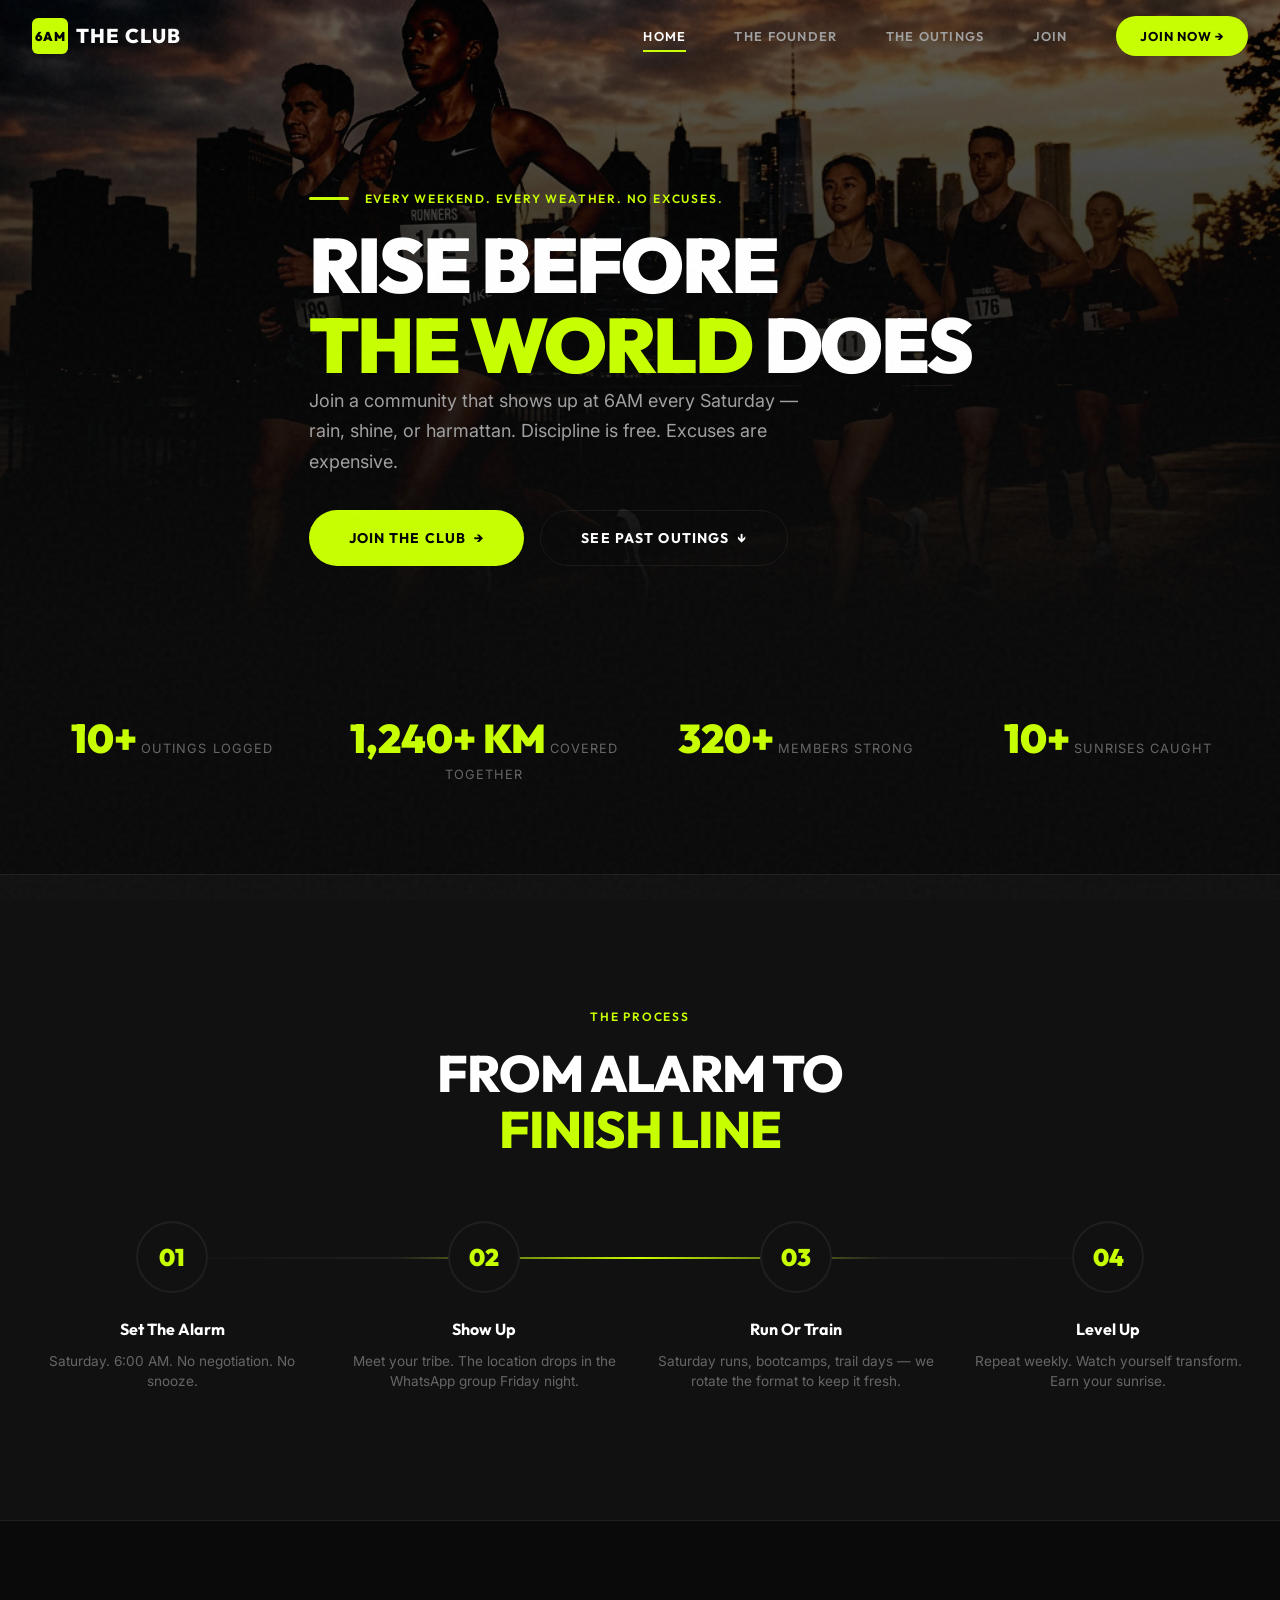
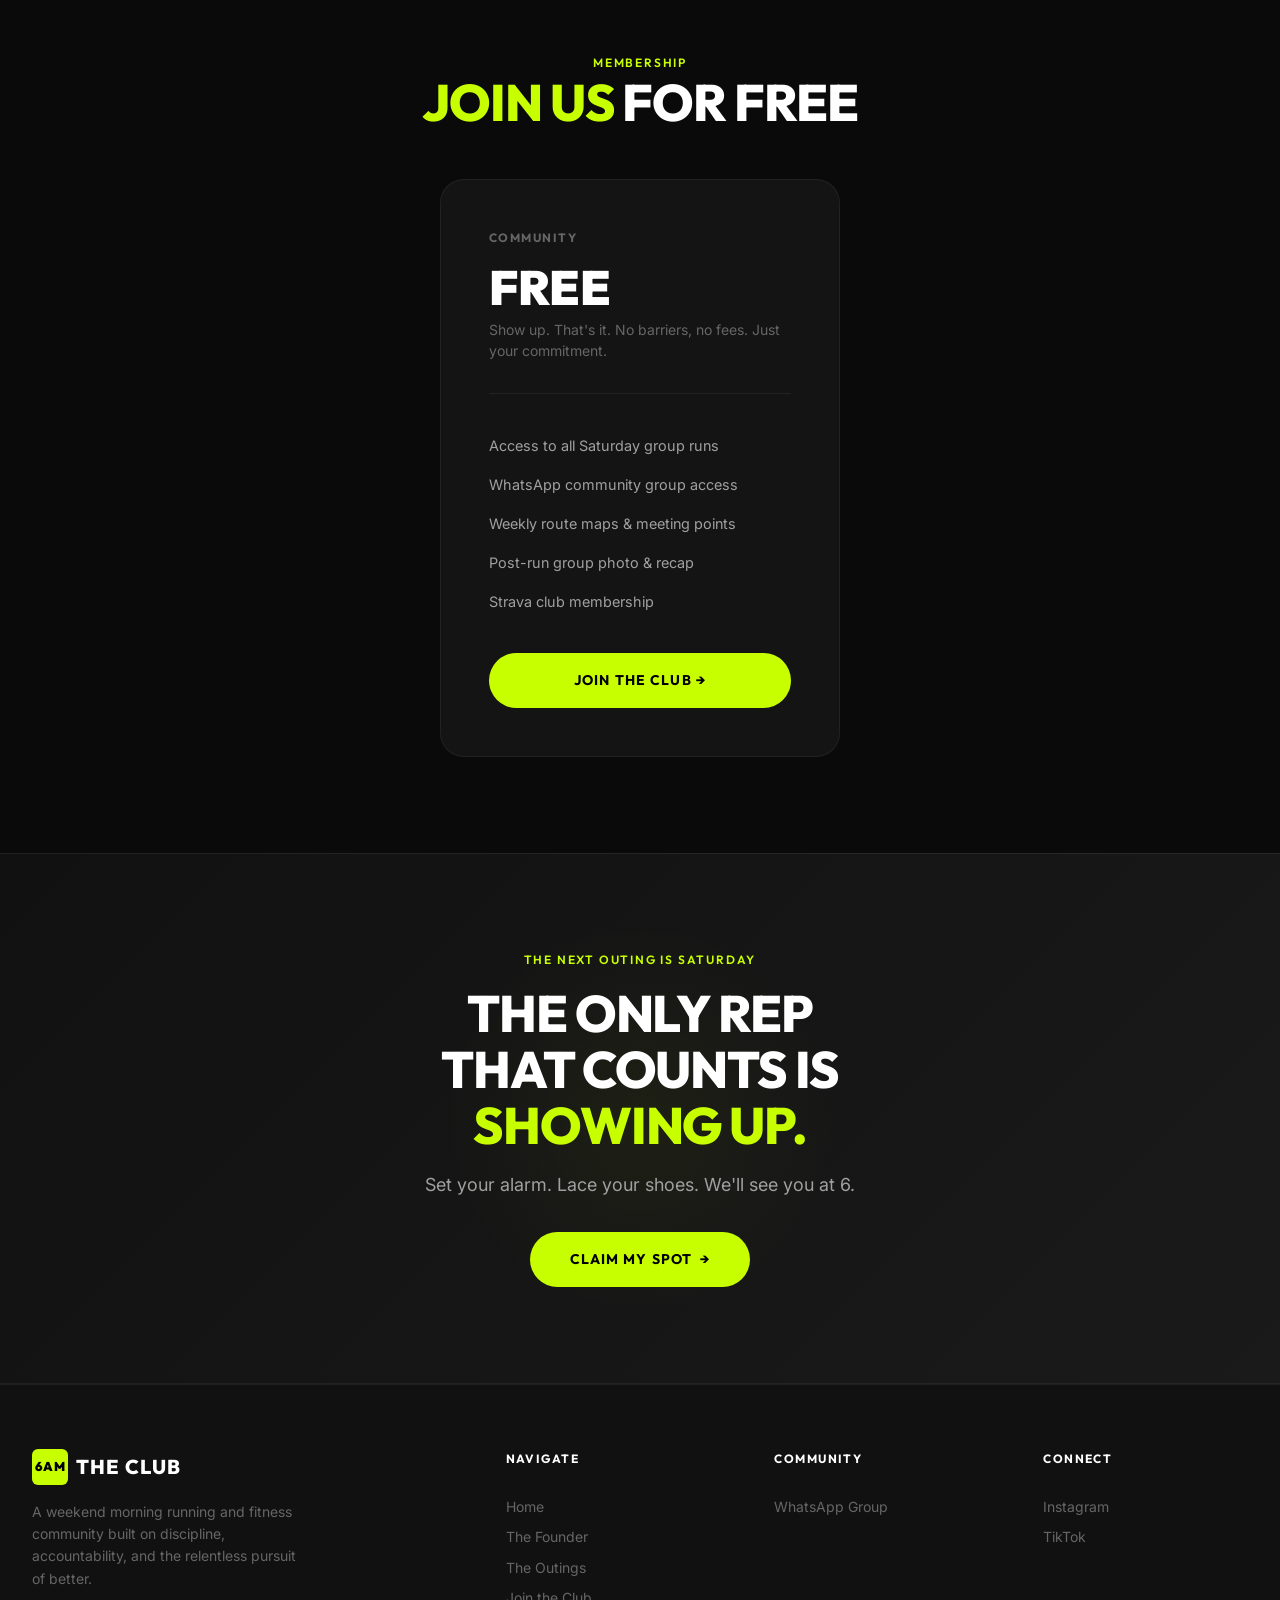
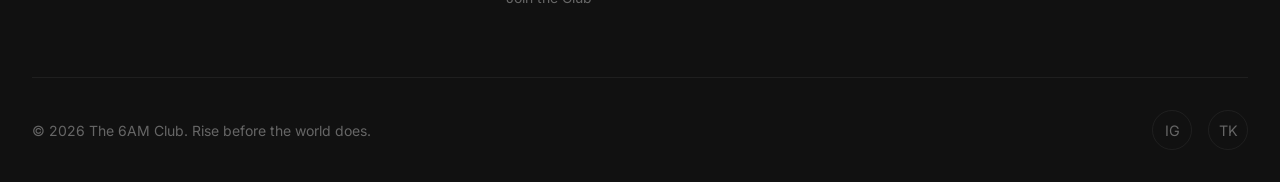
==== index.html @ 9c6f38c0 "Add plus signs to KM and Sunrises stats on homepage and outings page" ====
<!DOCTYPE html>
<html lang="en">
<head>
  <meta charset="UTF-8">
  <meta name="viewport" content="width=device-width, initial-scale=1.0">
  <title>The 6AM Club | Weekend Morning Running & Fitness Community</title>
  <meta name="description" content="Join The 6AM Club — a vibrant weekend morning running and fitness community built on discipline, sunrise strides, and mutual accountability. Show up at 6AM every Saturday.">
  <meta name="keywords" content="6AM Club, weekend running club, morning fitness community, Saturday morning run, Lagos runners, group fitness, running recaps">
  <meta name="robots" content="index, follow, max-image-preview:large">
  <link rel="canonical" href="https://sixam-club.onrender.com/">

  <!-- Open Graph / Facebook / WhatsApp -->
  <meta property="og:type" content="website">
  <meta property="og:url" content="https://sixam-club.onrender.com/">
  <meta property="og:title" content="The 6AM Club | Weekend Morning Running & Fitness Community">
  <meta property="og:description" content="Join a community that shows up at 6AM every Saturday — rain, shine, or harmattan. Discipline is free. Excuses are expensive.">
  <meta property="og:image" content="https://sixam-club.onrender.com/images/morning_run_hero.png">
  <meta property="og:site_name" content="The 6AM Club">

  <!-- Twitter / X -->
  <meta name="twitter:card" content="summary_large_image">
  <meta name="twitter:url" content="https://sixam-club.onrender.com/">
  <meta name="twitter:title" content="The 6AM Club | Weekend Morning Running & Fitness Community">
  <meta name="twitter:description" content="Join a community that shows up at 6AM every Saturday — rain, shine, or harmattan.">
  <meta name="twitter:image" content="https://sixam-club.onrender.com/images/morning_run_hero.png">

  <!-- Google Search Console Verification Placeholder -->
  <!-- <meta name="google-site-verification" content="YOUR_VERIFICATION_CODE_HERE" /> -->

  <link rel="stylesheet" href="styles.css?v=3">

  <!-- Structured Data: SportsClub & Organization -->
  <script type="application/ld+json">
  {
    "@context": "https://schema.org",
    "@type": "SportsClub",
    "name": "The 6AM Club",
    "url": "https://sixam-club.onrender.com/",
    "logo": "https://sixam-club.onrender.com/images/morning_run_hero.png",
    "description": "A weekend morning running and fitness community built on discipline, accountability, and the relentless pursuit of better.",
    "sport": "Running",
    "sameAs": [
      "https://instagram.com",
      "https://tiktok.com",
      "https://strava.com"
    ]
  }
  </script>
</head>
<body>

  <!-- Noise Texture -->
  <div class="noise-overlay" aria-hidden="true"></div>

  <!-- ==================== NAVIGATION ==================== -->
  <nav class="nav" id="main-nav">
    <div class="nav__inner">
      <a href="index.html" class="nav__logo" id="nav-logo">
        <span class="nav__logo-icon">6AM</span>
        THE CLUB
      </a>
      <div class="nav__links" id="nav-links">
        <a href="index.html" class="nav__link nav__link--active" id="nav-home">Home</a>
        <a href="about.html" class="nav__link" id="nav-about">The Founder</a>
        <a href="outings.html" class="nav__link" id="nav-outings">The Outings</a>
        <a href="join.html" class="nav__link" id="nav-join">Join</a>
        <a href="join.html" class="nav__cta" id="nav-cta-join">Join Now →</a>
      </div>
      <button class="nav__toggle" id="nav-toggle" aria-label="Toggle navigation">
        <span></span>
        <span></span>
        <span></span>
      </button>
    </div>
  </nav>

  <!-- ==================== HERO ==================== -->
  <section class="hero" id="hero">
    <div class="hero__bg">
      <video autoplay muted loop playsinline preload="auto" poster="images/morning_run_hero.png" class="hero__video" id="hero-video">
        <source src="hero_image.webm" type="video/webm">
        <img src="images/morning_run_hero.png" alt="Runners at sunrise" loading="eager">
      </video>
      <div class="hero__gradient"></div>
    </div>
    <div class="hero__content container">
      <div class="hero__overline reveal">
        <span class="accent-line"></span>
        <span class="label">Every Weekend. Every Weather. No Excuses.</span>
      </div>
      <h1 class="heading-xl reveal reveal--delay-1">RISE BEFORE<br><span class="text-accent">THE WORLD</span> DOES</h1>
      <p class="body-lg reveal reveal--delay-2" style="max-width: 520px;">Join a community that shows up at 6AM every Saturday — rain, shine, or harmattan. Discipline is free. Excuses are expensive.</p>
      <div class="hero__actions reveal reveal--delay-3">
        <a href="join.html" class="btn btn--primary">
          Join The Club
          <span class="btn__arrow">→</span>
        </a>
        <a href="outings.html" class="btn btn--secondary">
          See Past Outings
          <span class="btn__arrow">↓</span>
        </a>
      </div>
    </div>
  </section>
 
  <!-- ==================== QUICK STATS ==================== -->
  <section class="stats-section" id="stats-section">
    <div class="container">
      <div class="stats-grid">
        <div class="stat-item reveal">
          <span class="stat-item__value">10+</span>
          <span class="stat-item__label">Outings Logged</span>
        </div>
        <div class="stat-item reveal reveal--delay-1">
          <span class="stat-item__value">1,240+ KM</span>
          <span class="stat-item__label">Covered Together</span>
        </div>
        <div class="stat-item reveal reveal--delay-2">
          <span class="stat-item__value">320+</span>
          <span class="stat-item__label">Members Strong</span>
        </div>
        <div class="stat-item reveal reveal--delay-3">
          <span class="stat-item__value">10+</span>
          <span class="stat-item__label">Sunrises Caught</span>
        </div>
      </div>
    </div>
  </section>
 
  <!-- ==================== HOW IT WORKS ==================== -->
  <section class="how-section" id="how-section">
    <div class="container text-center">
      <span class="label reveal">The Process</span>
      <h2 class="heading-lg reveal reveal--delay-1" style="margin-top: var(--space-md);">FROM ALARM TO<br><span class="text-accent">FINISH LINE</span></h2>
 
      <div class="how-grid">
        <div class="how-step reveal">
          <div class="how-step__number">01</div>
          <h3 class="how-step__title">Set The Alarm</h3>
          <p class="how-step__desc">Saturday. 6:00 AM. No negotiation. No snooze.</p>
        </div>
        <div class="how-step reveal reveal--delay-1">
          <div class="how-step__number">02</div>
          <h3 class="how-step__title">Show Up</h3>
          <p class="how-step__desc">Meet your tribe. The location drops in the WhatsApp group Friday night.</p>
        </div>
        <div class="how-step reveal reveal--delay-2">
          <div class="how-step__number">03</div>
          <h3 class="how-step__title">Run Or Train</h3>
          <p class="how-step__desc">Saturday runs, bootcamps, trail days — we rotate the format to keep it fresh.</p>
        </div>
        <div class="how-step reveal reveal--delay-3">
          <div class="how-step__number">04</div>
          <h3 class="how-step__title">Level Up</h3>
          <p class="how-step__desc">Repeat weekly. Watch yourself transform. Earn your sunrise.</p>
        </div>
      </div>
    </div>
  </section>
 
  <!-- ==================== MEMBERSHIP PREVIEW ==================== -->
  <section class="membership-preview" id="membership-preview">
    <div class="container">
      <div class="text-center">
        <span class="label reveal">Membership</span>
        <h2 class="heading-lg reveal reveal--delay-1"><span class="text-accent">JOIN US</span> FOR FREE</h2>
      </div>
 
      <div class="membership-grid" style="margin-top: var(--space-2xl);">
 
        <div class="tier-card reveal">
          <div class="tier-card__header">
            <p class="tier-card__name">Community</p>
            <div class="tier-card__price">
              <span class="tier-card__price-value">FREE</span>
            </div>
            <p class="tier-card__desc">Show up. That's it. No barriers, no fees. Just your commitment.</p>
          </div>
          <ul class="tier-card__features">
            <li class="tier-card__feature">Access to all Saturday group runs</li>
            <li class="tier-card__feature">WhatsApp community group access</li>
            <li class="tier-card__feature">Weekly route maps & meeting points</li>
            <li class="tier-card__feature">Post-run group photo & recap</li>
            <li class="tier-card__feature">Strava club membership</li>
          </ul>
          <a href="join.html" class="btn btn--primary tier-card__cta">Join The Club →</a>
        </div>
 
      </div>
    </div>
  </section>
 
  <!-- ==================== FINAL CTA ==================== -->
  <section class="cta-strip" id="final-cta">
    <div class="container">
      <p class="label reveal" style="margin-bottom: var(--space-md);">The Next Outing Is Saturday</p>
      <h2 class="heading-lg cta-strip__title reveal reveal--delay-1">THE ONLY REP<br>THAT COUNTS IS<br><span class="text-accent">SHOWING UP.</span></h2>
      <p class="body-lg cta-strip__desc reveal reveal--delay-2">Set your alarm. Lace your shoes. We'll see you at 6.</p>
      <a href="join.html#signup-form" class="btn btn--primary reveal reveal--delay-3" id="home-cta-btn">
        Claim My Spot
        <span class="btn__arrow">→</span>
      </a>
    </div>
  </section>

  <!-- ==================== FOOTER ==================== -->
  <footer class="footer" id="footer">
    <div class="container">
      <div class="footer__inner">
        <div class="footer__brand">
          <div class="nav__logo">
            <span class="nav__logo-icon">6AM</span>
            THE CLUB
          </div>
          <p class="footer__brand-desc">A weekend morning running and fitness community built on discipline, accountability, and the relentless pursuit of better.</p>
        </div>
        <div class="footer__col">
          <h4 class="footer__heading">Navigate</h4>
          <a href="index.html" class="footer__link">Home</a>
          <a href="about.html" class="footer__link">The Founder</a>
          <a href="outings.html" class="footer__link">The Outings</a>
          <a href="join.html" class="footer__link">Join the Club</a>
        </div>
        <div class="footer__col">
          <h4 class="footer__heading">Community</h4>
          <a href="https://chat.whatsapp.com/JSNSmbFl1RS0CyjRu9prfk?s=cl&p=i&ilr=0&amv=2" class="footer__link" target="_blank" rel="noopener noreferrer">WhatsApp Group</a>
        </div>
        <div class="footer__col">
          <h4 class="footer__heading">Connect</h4>
          <a href="https://www.instagram.com/the6amclubofficial?igsh=MTJhOTVyNnNjaHNzNw%3D%3D&utm_source=qr" target="_blank" class="footer__link">Instagram</a>
          <a href="https://www.tiktok.com/@the6amclub0?_r=1&_t=ZS-97umuLSwM9n" target="_blank" class="footer__link">TikTok</a>
        </div>
      </div>
      <div class="footer__bottom">
        <p class="body-sm">© 2026 The 6AM Club. Rise before the world does.</p>
        <div class="footer__social">
          <a href="https://www.instagram.com/the6amclubofficial?igsh=MTJhOTVyNnNjaHNzNw%3D%3D&utm_source=qr" target="_blank" class="footer__social-link" aria-label="Instagram" id="social-ig">IG</a>
          <a href="https://www.tiktok.com/@the6amclub0?_r=1&_t=ZS-97umuLSwM9n" target="_blank" class="footer__social-link" aria-label="TikTok" id="social-tk">TK</a>
        </div>
      </div>
    </div>
  </footer>

  <script src="app.js?v=2"></script>
</body>
</html>
---- styles.css ----
/* ===================================================================
   THE 6AM CLUB — DESIGN SYSTEM
   Dark Mode Elite Fitness Aesthetic
   =================================================================== */

/* --- Google Fonts --- */
@import url('https://fonts.googleapis.com/css2?family=Inter:wght@300;400;500;600;700;800;900&family=Outfit:wght@300;400;500;600;700;800;900&display=swap');

/* --- CSS Custom Properties (Design Tokens) --- */
:root {
  /* Colors */
  --color-bg-primary: #0a0a0a;
  --color-bg-secondary: #111111;
  --color-bg-tertiary: #1a1a1a;
  --color-bg-card: #141414;
  --color-bg-glass: rgba(20, 20, 20, 0.7);
  --color-border: rgba(255, 255, 255, 0.06);
  --color-border-hover: rgba(255, 255, 255, 0.12);

  --color-text-primary: #ffffff;
  --color-text-secondary: #a0a0a0;
  --color-text-muted: #666666;

  --color-accent: #c8ff00;
  --color-accent-dim: rgba(200, 255, 0, 0.15);
  --color-accent-glow: rgba(200, 255, 0, 0.3);
  --color-accent-hover: #d4ff33;

  --color-danger: #ff4444;
  --color-success: #00ff88;

  /* Typography */
  --font-display: 'Outfit', sans-serif;
  --font-body: 'Inter', sans-serif;

  /* Spacing */
  --space-xs: 0.25rem;
  --space-sm: 0.5rem;
  --space-md: 1rem;
  --space-lg: 1.5rem;
  --space-xl: 2rem;
  --space-2xl: 3rem;
  --space-3xl: 4rem;
  --space-4xl: 6rem;
  --space-5xl: 8rem;

  /* Border Radius */
  --radius-sm: 6px;
  --radius-md: 12px;
  --radius-lg: 16px;
  --radius-xl: 24px;
  --radius-full: 9999px;

  /* Transitions */
  --transition-fast: 0.15s ease;
  --transition-base: 0.3s ease;
  --transition-slow: 0.5s ease;
  --transition-spring: 0.4s cubic-bezier(0.34, 1.56, 0.64, 1);

  /* Shadows */
  --shadow-glow: 0 0 30px rgba(200, 255, 0, 0.15);
  --shadow-card: 0 4px 24px rgba(0, 0, 0, 0.4);
  --shadow-elevated: 0 8px 40px rgba(0, 0, 0, 0.6);
}

/* --- Reset & Base --- */
*,
*::before,
*::after {
  margin: 0;
  padding: 0;
  box-sizing: border-box;
}

html {
  scroll-behavior: smooth;
  -webkit-font-smoothing: antialiased;
  -moz-osx-font-smoothing: grayscale;
}

body {
  font-family: var(--font-body);
  background-color: var(--color-bg-primary);
  color: var(--color-text-primary);
  line-height: 1.6;
  overflow-x: hidden;
}

a {
  text-decoration: none;
  color: inherit;
  transition: color var(--transition-fast);
}

img {
  max-width: 100%;
  height: auto;
  display: block;
}

ul, ol {
  list-style: none;
}

/* --- Utility Classes --- */
.container {
  max-width: 1280px;
  margin: 0 auto;
  padding: 0 var(--space-xl);
}

.container--narrow {
  max-width: 800px;
}

.section {
  padding: var(--space-5xl) 0;
}

.section--tight {
  padding: var(--space-3xl) 0;
}

.text-accent {
  color: var(--color-accent);
}

.text-secondary {
  color: var(--color-text-secondary);
}

.text-center {
  text-align: center;
}

/* --- Typography --- */
.heading-xl {
  font-family: var(--font-display);
  font-size: clamp(2.5rem, 6vw, 5rem);
  font-weight: 900;
  line-height: 1.05;
  letter-spacing: -0.03em;
  text-transform: uppercase;
}

.heading-lg {
  font-family: var(--font-display);
  font-size: clamp(2rem, 4vw, 3.5rem);
  font-weight: 800;
  line-height: 1.1;
  letter-spacing: -0.02em;
  text-transform: uppercase;
}

.heading-md {
  font-family: var(--font-display);
  font-size: clamp(1.25rem, 2.5vw, 1.75rem);
  font-weight: 700;
  line-height: 1.2;
  letter-spacing: -0.01em;
}

.heading-sm {
  font-family: var(--font-display);
  font-size: 1rem;
  font-weight: 700;
  line-height: 1.3;
  text-transform: uppercase;
  letter-spacing: 0.08em;
}

.body-lg {
  font-size: 1.125rem;
  line-height: 1.7;
  color: var(--color-text-secondary);
}

.body-md {
  font-size: 1rem;
  line-height: 1.6;
  color: var(--color-text-secondary);
}

.body-sm {
  font-size: 0.875rem;
  line-height: 1.5;
  color: var(--color-text-muted);
}

.label {
  font-family: var(--font-display);
  font-size: 0.75rem;
  font-weight: 600;
  text-transform: uppercase;
  letter-spacing: 0.15em;
  color: var(--color-accent);
}

/* --- Navigation --- */
.nav {
  position: fixed;
  top: 0;
  left: 0;
  right: 0;
  z-index: 1000;
  background: transparent;
  backdrop-filter: none;
  -webkit-backdrop-filter: none;
  border-bottom: none;
  transition: background var(--transition-base);
}

.nav__inner {
  display: flex;
  align-items: center;
  justify-content: space-between;
  height: 72px;
  max-width: 1280px;
  margin: 0 auto;
  padding: 0 var(--space-xl);
}

.nav__logo {
  display: flex;
  align-items: center;
  gap: var(--space-sm);
  font-family: var(--font-display);
  font-size: 1.25rem;
  font-weight: 800;
  text-transform: uppercase;
  letter-spacing: 0.05em;
}

.nav__logo-icon {
  width: 36px;
  height: 36px;
  background: var(--color-accent);
  border-radius: var(--radius-sm);
  display: flex;
  align-items: center;
  justify-content: center;
  color: #000;
  font-weight: 900;
  font-size: 0.8rem;
}

.nav__links {
  display: flex;
  align-items: center;
  gap: var(--space-2xl);
}

.nav__link {
  font-family: var(--font-display);
  font-size: 0.8rem;
  font-weight: 600;
  text-transform: uppercase;
  letter-spacing: 0.1em;
  color: var(--color-text-secondary);
  position: relative;
  padding: var(--space-xs) 0;
}

.nav__link::after {
  content: '';
  position: absolute;
  bottom: -2px;
  left: 0;
  width: 0;
  height: 2px;
  background: var(--color-accent);
  transition: width var(--transition-base);
}

.nav__link:hover,
.nav__link--active {
  color: var(--color-text-primary);
}

.nav__link:hover::after,
.nav__link--active::after {
  width: 100%;
}

.nav__cta {
  display: inline-flex;
  align-items: center;
  gap: var(--space-sm);
  padding: 10px 24px;
  background: var(--color-accent);
  color: #000;
  font-family: var(--font-display);
  font-size: 0.8rem;
  font-weight: 700;
  text-transform: uppercase;
  letter-spacing: 0.08em;
  border-radius: var(--radius-full);
  border: none;
  cursor: pointer;
  transition: all var(--transition-base);
}

.nav__cta:hover {
  background: var(--color-accent-hover);
  box-shadow: var(--shadow-glow);
  transform: translateY(-1px);
}

/* Mobile Nav Toggle */
.nav__toggle {
  display: none;
  flex-direction: column;
  gap: 5px;
  background: none;
  border: none;
  cursor: pointer;
  padding: var(--space-sm);
}

.nav__toggle span {
  display: block;
  width: 24px;
  height: 2px;
  background: var(--color-text-primary);
  transition: all var(--transition-base);
}

/* --- Buttons --- */
.btn {
  display: inline-flex;
  align-items: center;
  justify-content: center;
  gap: var(--space-sm);
  font-family: var(--font-display);
  font-weight: 700;
  text-transform: uppercase;
  letter-spacing: 0.08em;
  border: none;
  cursor: pointer;
  transition: all var(--transition-base);
  position: relative;
  overflow: hidden;
}

.btn--primary {
  padding: 16px 40px;
  background: var(--color-accent);
  color: #000;
  font-size: 0.875rem;
  border-radius: var(--radius-full);
}

.btn--primary:hover {
  background: var(--color-accent-hover);
  box-shadow: var(--shadow-glow);
  transform: translateY(-2px);
}

.btn--primary:active {
  transform: translateY(0);
}

.btn--secondary {
  padding: 16px 40px;
  background: transparent;
  color: var(--color-text-primary);
  font-size: 0.875rem;
  border: 1px solid var(--color-border);
  border-radius: var(--radius-full);
}

.btn--secondary:hover {
  border-color: var(--color-accent);
  color: var(--color-accent);
  background: var(--color-accent-dim);
}

.btn--ghost {
  padding: 12px 24px;
  background: transparent;
  color: var(--color-accent);
  font-size: 0.75rem;
  border: none;
}

.btn--ghost:hover {
  color: var(--color-accent-hover);
}

.btn__arrow {
  transition: transform var(--transition-base);
}

.btn:hover .btn__arrow {
  transform: translateX(4px);
}

/* --- Cards --- */
.card {
  background: var(--color-bg-card);
  border: 1px solid var(--color-border);
  border-radius: var(--radius-lg);
  overflow: hidden;
  transition: all var(--transition-base);
}

.card:hover {
  border-color: var(--color-border-hover);
  transform: translateY(-4px);
  box-shadow: var(--shadow-card);
}

/* --- Section Divider --- */
.divider {
  width: 60px;
  height: 3px;
  background: var(--color-accent);
  border-radius: var(--radius-full);
  margin: var(--space-lg) 0;
}

.divider--center {
  margin-left: auto;
  margin-right: auto;
}

/* --- Pill / Tag --- */
.pill {
  display: inline-flex;
  align-items: center;
  gap: var(--space-xs);
  padding: 6px 16px;
  font-family: var(--font-display);
  font-size: 0.7rem;
  font-weight: 600;
  text-transform: uppercase;
  letter-spacing: 0.1em;
  border-radius: var(--radius-full);
  border: 1px solid var(--color-border);
  color: var(--color-text-secondary);
  background: var(--color-bg-tertiary);
  transition: all var(--transition-base);
}

.pill--active,
.pill:hover {
  border-color: var(--color-accent);
  color: var(--color-accent);
  background: var(--color-accent-dim);
}

/* --- Noise Texture Overlay --- */
.noise-overlay {
  position: fixed;
  top: 0;
  left: 0;
  width: 100%;
  height: 100%;
  pointer-events: none;
  z-index: 9999;
  opacity: 0.03;
  background-image: url("data:image/svg+xml,%3Csvg viewBox='0 0 256 256' xmlns='http://www.w3.org/2000/svg'%3E%3Cfilter id='noise'%3E%3CfeTurbulence type='fractalNoise' baseFrequency='0.65' numOctaves='3' stitchTiles='stitch'/%3E%3C/filter%3E%3Crect width='100%25' height='100%25' filter='url(%23noise)'/%3E%3C/svg%3E");
}

/* --- Scroll Animations --- */
.reveal {
  opacity: 0;
  transform: translateY(40px);
  transition: opacity 0.8s ease, transform 0.8s ease;
}

.reveal--visible {
  opacity: 1;
  transform: translateY(0);
}

.reveal--delay-1 { transition-delay: 0.1s; }
.reveal--delay-2 { transition-delay: 0.2s; }
.reveal--delay-3 { transition-delay: 0.3s; }
.reveal--delay-4 { transition-delay: 0.4s; }

/* --- Page-Specific Accent Lines --- */
.accent-line {
  display: inline-block;
  width: 40px;
  height: 3px;
  background: var(--color-accent);
  border-radius: var(--radius-full);
  margin-right: var(--space-sm);
  vertical-align: middle;
}

/* --- Footer --- */
.footer {
  background: var(--color-bg-secondary);
  border-top: 1px solid var(--color-border);
  padding: var(--space-3xl) 0 var(--space-xl);
}

.footer__inner {
  display: grid;
  grid-template-columns: 2fr 1fr 1fr 1fr;
  gap: var(--space-3xl);
}

.footer__brand-desc {
  max-width: 280px;
  margin-top: var(--space-md);
  color: var(--color-text-muted);
  font-size: 0.875rem;
  line-height: 1.6;
}

.footer__heading {
  font-family: var(--font-display);
  font-size: 0.75rem;
  font-weight: 700;
  text-transform: uppercase;
  letter-spacing: 0.12em;
  color: var(--color-text-primary);
  margin-bottom: var(--space-lg);
}

.footer__link {
  display: block;
  color: var(--color-text-muted);
  font-size: 0.875rem;
  padding: var(--space-xs) 0;
  transition: color var(--transition-fast);
}

.footer__link:hover {
  color: var(--color-accent);
}

.footer__bottom {
  display: flex;
  justify-content: space-between;
  align-items: center;
  margin-top: var(--space-3xl);
  padding-top: var(--space-xl);
  border-top: 1px solid var(--color-border);
}

.footer__social {
  display: flex;
  gap: var(--space-md);
}

.footer__social-link {
  width: 40px;
  height: 40px;
  border-radius: 50%;
  border: 1px solid var(--color-border);
  display: flex;
  align-items: center;
  justify-content: center;
  color: var(--color-text-muted);
  font-size: 0.9rem;
  transition: all var(--transition-base);
}

.footer__social-link:hover {
  border-color: var(--color-accent);
  color: var(--color-accent);
  background: var(--color-accent-dim);
}

/* ===================================================================
   PAGE 2 — THE OUTINGS (Gallery & Recaps)
   =================================================================== */

/* Hero */
.outings-hero {
  position: relative;
  height: 70vh;
  min-height: 500px;
  display: flex;
  align-items: flex-end;
  overflow: hidden;
}

.outings-hero__bg {
  position: absolute;
  inset: 0;
  z-index: 0;
}

.outings-hero__bg img,
.outings-hero__video {
  width: 100%;
  height: 100%;
  object-fit: cover;
  filter: brightness(0.4) contrast(1.2);
}

.outings-hero__gradient {
  position: absolute;
  inset: 0;
  background: linear-gradient(
    to top,
    var(--color-bg-primary) 0%,
    rgba(10, 10, 10, 0.6) 40%,
    transparent 100%
  );
  z-index: 1;
}

.outings-hero__content {
  position: relative;
  z-index: 2;
  padding-bottom: var(--space-3xl);
}

.outings-hero__overline {
  display: flex;
  align-items: center;
  gap: var(--space-sm);
  margin-bottom: var(--space-md);
}

.outings-hero__stat-bar {
  display: flex;
  gap: var(--space-2xl);
  margin-top: var(--space-xl);
}

.outings-hero__stat {
  display: flex;
  flex-direction: column;
}

.outings-hero__stat-value {
  font-family: var(--font-display);
  font-size: 2rem;
  font-weight: 900;
  color: var(--color-accent);
  line-height: 1;
}

.outings-hero__stat-label {
  font-size: 0.75rem;
  color: var(--color-text-muted);
  text-transform: uppercase;
  letter-spacing: 0.08em;
  margin-top: var(--space-xs);
}

/* Filter Bar */
.filter-bar {
  position: sticky;
  top: 72px;
  z-index: 100;
  background: rgba(10, 10, 10, 0.9);
  backdrop-filter: blur(16px);
  -webkit-backdrop-filter: blur(16px);
  border-bottom: 1px solid var(--color-border);
  padding: var(--space-md) 0;
}

.filter-bar__inner {
  display: flex;
  align-items: center;
  gap: var(--space-md);
  overflow-x: auto;
  scrollbar-width: none;
}

.filter-bar__inner::-webkit-scrollbar {
  display: none;
}

/* Gallery Grid */
.gallery-section {
  padding: var(--space-3xl) 0 var(--space-5xl);
}

.gallery-grid {
  display: grid;
  gap: var(--space-lg);
}

/* Masonry-inspired column layout */
.gallery-grid--masonry {
  grid-template-columns: repeat(3, 1fr);
  grid-auto-rows: 8px;
}

/* Recap Cards */
.recap-card {
  background: var(--color-bg-card);
  border: 1px solid var(--color-border);
  border-radius: var(--radius-lg);
  overflow: hidden;
  transition: all var(--transition-base);
  cursor: pointer;
  position: relative;
  break-inside: avoid;
}

.recap-card:hover {
  border-color: var(--color-accent);
  transform: translateY(-6px) scale(1.01);
  box-shadow: 0 20px 60px rgba(0, 0, 0, 0.5), 0 0 30px rgba(200, 255, 0, 0.08);
}

.recap-card__image {
  width: 100%;
  aspect-ratio: 4/3;
  overflow: hidden;
  position: relative;
}

.recap-card__image img {
  width: 100%;
  height: 100%;
  object-fit: cover;
  transition: transform var(--transition-slow);
}

.recap-card:hover .recap-card__image img {
  transform: scale(1.08);
}

.recap-card__image-overlay {
  position: absolute;
  inset: 0;
  background: linear-gradient(to top, rgba(0,0,0,0.7) 0%, transparent 50%);
  opacity: 0;
  transition: opacity var(--transition-base);
}

.recap-card:hover .recap-card__image-overlay {
  opacity: 1;
}

.recap-card__carousel {
  display: flex;
  overflow-x: auto;
  overflow-y: hidden; /* Prevent vertical jitter */
  scroll-snap-type: x mandatory;
  scrollbar-width: none; /* Firefox */
  -webkit-overflow-scrolling: touch; /* Smooth scrolling on iOS */
  touch-action: pan-y pinch-zoom; /* Explicitly allow vertical page scroll */
  width: 100%;
}

.recap-card__carousel::-webkit-scrollbar {
  display: none; /* Chrome/Safari */
}

.recap-card__carousel img {
  width: 100%;
  flex: 0 0 100%; /* Show exactly one full image at a time */
  aspect-ratio: 4 / 3;
  object-fit: cover;
  scroll-snap-align: start;
  display: block;
  transform: scale(1.03);
  pointer-events: none; /* Prevents default image drag on mobile */
  user-select: none;
}

.recap-card__badge {
  position: absolute;
  top: var(--space-md);
  left: var(--space-md);
  z-index: 2;
}

.recap-card__body {
  position: absolute;
  bottom: 0;
  left: 0;
  width: 100%;
  padding: var(--space-xl) var(--space-lg) var(--space-lg);
  background: linear-gradient(to top, rgba(0,0,0,0.95) 0%, rgba(0,0,0,0) 100%);
  pointer-events: none;
  z-index: 2;
}

.recap-card__date {
  font-size: 0.7rem;
  color: var(--color-accent);
  text-transform: uppercase;
  letter-spacing: 0.1em;
  font-weight: 600;
  margin-bottom: var(--space-sm);
}

.recap-card__title {
  font-family: var(--font-display);
  font-size: 1.125rem;
  font-weight: 700;
  margin-bottom: 0;
  line-height: 1.3;
  color: #fff;
  text-shadow: 0 2px 4px rgba(0,0,0,0.5);
}

.recap-card__excerpt {
  font-size: 0.875rem;
  color: var(--color-text-muted);
  line-height: 1.5;
  margin-bottom: var(--space-md);
}

.recap-card__stats {
  display: flex;
  gap: var(--space-lg);
  padding-top: var(--space-md);
  border-top: 1px solid var(--color-border);
}

.recap-card__stat {
  display: flex;
  align-items: center;
  gap: var(--space-xs);
  font-size: 0.75rem;
  color: var(--color-text-muted);
}

.recap-card__stat-icon {
  color: var(--color-accent);
}

/* Featured Recap (large card) */
.recap-featured {
  grid-column: 1 / -1;
  display: grid;
  grid-template-columns: 1.2fr 1fr;
  min-height: 420px;
  background: var(--color-bg-card);
  border: 1px solid var(--color-border);
  border-radius: var(--radius-xl);
  overflow: hidden;
  transition: all var(--transition-base);
}

.recap-featured:hover {
  border-color: var(--color-accent);
  box-shadow: 0 20px 60px rgba(0, 0, 0, 0.5), 0 0 40px rgba(200, 255, 0, 0.06);
}

.recap-featured__image {
  position: relative;
  overflow: hidden;
}

.recap-featured__image img {
  width: 100%;
  height: 100%;
  object-fit: cover;
  transition: transform var(--transition-slow);
}

.recap-featured:hover .recap-featured__image img {
  transform: scale(1.05);
}

.recap-featured__content {
  padding: var(--space-2xl);
  display: flex;
  flex-direction: column;
  justify-content: center;
}

.recap-featured__overline {
  display: flex;
  align-items: center;
  gap: var(--space-sm);
  margin-bottom: var(--space-md);
}

.recap-featured__title {
  font-family: var(--font-display);
  font-size: clamp(1.5rem, 2.5vw, 2rem);
  font-weight: 800;
  line-height: 1.15;
  margin-bottom: var(--space-md);
  text-transform: uppercase;
}

.recap-featured__desc {
  color: var(--color-text-secondary);
  font-size: 1rem;
  line-height: 1.7;
  margin-bottom: var(--space-xl);
}

.recap-featured__meta {
  display: flex;
  gap: var(--space-xl);
}

.recap-featured__meta-item {
  display: flex;
  flex-direction: column;
}

.recap-featured__meta-value {
  font-family: var(--font-display);
  font-weight: 800;
  font-size: 1.25rem;
  color: var(--color-text-primary);
}

.recap-featured__meta-label {
  font-size: 0.7rem;
  color: var(--color-text-muted);
  text-transform: uppercase;
  letter-spacing: 0.08em;
}

/* CTA Strip */
.cta-strip {
  background: linear-gradient(135deg, var(--color-bg-secondary) 0%, var(--color-bg-tertiary) 100%);
  border-top: 1px solid var(--color-border);
  border-bottom: 1px solid var(--color-border);
  text-align: center;
  padding: var(--space-4xl) 0;
  position: relative;
  overflow: hidden;
}

.cta-strip::before {
  content: '';
  position: absolute;
  top: 50%;
  left: 50%;
  transform: translate(-50%, -50%);
  width: 400px;
  height: 400px;
  background: radial-gradient(circle, var(--color-accent-glow) 0%, transparent 70%);
  opacity: 0.15;
  pointer-events: none;
}

.cta-strip__title {
  margin-bottom: var(--space-md);
}

.cta-strip__desc {
  max-width: 500px;
  margin: 0 auto var(--space-xl);
}

/* ===================================================================
   PAGE 1 — HOME (Hero)
   =================================================================== */

/* Hero */
.hero {
  position: relative;
  height: 70vh;
  min-height: 500px;
  display: flex;
  align-items: flex-end;
  overflow: hidden;
}

.hero__bg {
  position: absolute;
  inset: 0;
  z-index: 0;
}

.hero__bg img,
.hero__video {
  width: 100%;
  height: 100%;
  object-fit: cover;
  filter: brightness(0.4) contrast(1.2);
}

.hero__gradient {
  position: absolute;
  inset: 0;
  background: linear-gradient(
    to top,
    var(--color-bg-primary) 0%,
    rgba(10, 10, 10, 0.6) 40%,
    transparent 100%
  );
  z-index: 1;
}

.hero__content {
  position: relative;
  z-index: 2;
  padding-bottom: var(--space-3xl);
}

.hero__overline {
  display: flex;
  align-items: center;
  gap: var(--space-sm);
  margin-bottom: var(--space-md);
}

.hero__actions {
  display: flex;
  gap: var(--space-md);
  margin-top: var(--space-xl);
}

.stats-section {
  padding: var(--space-3xl) 0;
}

.stats-grid {
  display: grid;
  grid-template-columns: repeat(4, 1fr);
  gap: var(--space-xl);
}

.stat-item {
  text-align: center;
  padding: var(--space-lg) 0;
}

.stat-item__value {
  font-family: var(--font-display);
  font-size: 2.5rem;
  font-weight: 900;
  color: var(--color-accent);
  line-height: 1;
}

.stat-item__label {
  font-size: 0.8rem;
  color: var(--color-text-muted);
  text-transform: uppercase;
  letter-spacing: 0.08em;
  margin-top: var(--space-sm);
}

.membership-preview {
  padding: var(--space-5xl) 0 var(--space-4xl);
}

.membership-preview .membership-grid {
  grid-template-columns: 1fr;
  max-width: 480px;
  margin: var(--space-2xl) auto 0;
}

/* ===================================================================
   PAGE 3 — JOIN THE CLUB (Membership/Contact)
   =================================================================== */

/* Join Hero */
.join-hero {
  padding-top: calc(72px + var(--space-4xl));
  padding-bottom: var(--space-3xl);
  text-align: center;
  position: relative;
  overflow: hidden;
}

.join-hero::before {
  content: '';
  position: absolute;
  top: 0;
  left: 50%;
  transform: translateX(-50%);
  width: 600px;
  height: 600px;
  background: radial-gradient(circle, var(--color-accent-glow) 0%, transparent 60%);
  opacity: 0.1;
  pointer-events: none;
}

.join-hero__title {
  margin-bottom: var(--space-md);
}

.join-hero__desc {
  max-width: 600px;
  margin: 0 auto;
}

/* Membership Tiers */
.membership-section {
  padding: var(--space-3xl) 0 var(--space-5xl);
}

.membership-grid {
  display: grid;
  grid-template-columns: repeat(3, 1fr);
  gap: var(--space-xl);
  align-items: stretch;
}

.membership-preview .membership-grid {
  grid-template-columns: 1fr;
  max-width: 400px;
  margin-left: auto;
  margin-right: auto;
}

.tier-card {
  background: var(--color-bg-card);
  border: 1px solid var(--color-border);
  border-radius: var(--radius-xl);
  padding: var(--space-2xl);
  display: flex;
  flex-direction: column;
  position: relative;
  transition: all var(--transition-base);
}

.tier-card:hover {
  border-color: var(--color-border-hover);
  transform: translateY(-4px);
  box-shadow: var(--shadow-card);
}

.tier-card--featured {
  border-color: var(--color-accent);
  background: linear-gradient(180deg, rgba(200, 255, 0, 0.04) 0%, var(--color-bg-card) 40%);
}

.tier-card--featured:hover {
  border-color: var(--color-accent);
  box-shadow: var(--shadow-glow), var(--shadow-card);
}

.tier-card__popular-badge {
  position: absolute;
  top: -14px;
  left: 50%;
  transform: translateX(-50%);
  padding: 6px 20px;
  background: var(--color-accent);
  color: #000;
  font-family: var(--font-display);
  font-size: 0.65rem;
  font-weight: 800;
  text-transform: uppercase;
  letter-spacing: 0.15em;
  border-radius: var(--radius-full);
}

.tier-card__header {
  margin-bottom: var(--space-xl);
  padding-bottom: var(--space-xl);
  border-bottom: 1px solid var(--color-border);
}

.tier-card__name {
  font-family: var(--font-display);
  font-size: 0.75rem;
  font-weight: 700;
  text-transform: uppercase;
  letter-spacing: 0.12em;
  color: var(--color-text-muted);
  margin-bottom: var(--space-md);
}

.tier-card--featured .tier-card__name {
  color: var(--color-accent);
}

.tier-card__price {
  display: flex;
  align-items: baseline;
  gap: var(--space-xs);
}

.tier-card__price-value {
  font-family: var(--font-display);
  font-size: 3rem;
  font-weight: 900;
  line-height: 1;
}

.tier-card__price-period {
  font-size: 0.875rem;
  color: var(--color-text-muted);
}

.tier-card__desc {
  font-size: 0.875rem;
  color: var(--color-text-muted);
  margin-top: var(--space-sm);
  line-height: 1.5;
}

.tier-card__features {
  flex: 1;
  margin-bottom: var(--space-xl);
}

.tier-card__feature {
  display: flex;
  align-items: flex-start;
  gap: var(--space-sm);
  padding: var(--space-sm) 0;
  font-size: 0.9rem;
  color: var(--color-text-secondary);
}

.tier-card__feature-icon {
  color: var(--color-accent);
  font-size: 1rem;
  line-height: 1.5;
  flex-shrink: 0;
}

.tier-card__cta {
  width: 100%;
}

/* How It Works */
.how-section {
  background: var(--color-bg-secondary);
  border-top: 1px solid var(--color-border);
  border-bottom: 1px solid var(--color-border);
  padding: var(--space-5xl) 0;
}

.how-grid {
  display: grid;
  grid-template-columns: repeat(4, 1fr);
  gap: var(--space-xl);
  margin-top: var(--space-3xl);
  position: relative;
}

.how-grid::before {
  content: '';
  position: absolute;
  top: 36px;
  left: 10%;
  right: 10%;
  height: 2px;
  background: linear-gradient(to right, transparent, var(--color-border), var(--color-accent), var(--color-border), transparent);
  z-index: 0;
}

.how-step {
  text-align: center;
  position: relative;
  z-index: 1;
}

.how-step__number {
  width: 72px;
  height: 72px;
  border-radius: 50%;
  border: 2px solid var(--color-border);
  background: var(--color-bg-secondary);
  display: flex;
  align-items: center;
  justify-content: center;
  margin: 0 auto var(--space-lg);
  font-family: var(--font-display);
  font-size: 1.5rem;
  font-weight: 900;
  color: var(--color-accent);
  transition: all var(--transition-base);
}

.how-step:hover .how-step__number {
  border-color: var(--color-accent);
  box-shadow: var(--shadow-glow);
  background: var(--color-accent-dim);
}

.how-step__title {
  font-family: var(--font-display);
  font-size: 1rem;
  font-weight: 700;
  margin-bottom: var(--space-sm);
}

.how-step__desc {
  font-size: 0.85rem;
  color: var(--color-text-muted);
  line-height: 1.5;
}

/* Contact / Sign-Up Form */
.form-section {
  padding: var(--space-5xl) 0;
}

.form-layout {
  display: grid;
  grid-template-columns: 1fr 1fr;
  gap: var(--space-3xl);
  align-items: start;
}

.form-info__title {
  margin-bottom: var(--space-md);
}

.form-info__desc {
  margin-bottom: var(--space-2xl);
}

.form-info__detail {
  display: flex;
  align-items: center;
  gap: var(--space-md);
  padding: var(--space-md) 0;
  border-bottom: 1px solid var(--color-border);
}

.form-info__detail-icon {
  width: 48px;
  height: 48px;
  border-radius: 50%;
  background: var(--color-accent-dim);
  display: flex;
  align-items: center;
  justify-content: center;
  color: var(--color-accent);
  font-size: 1.2rem;
  flex-shrink: 0;
}

.form-info__detail-text {
  display: flex;
  flex-direction: column;
}

.form-info__detail-label {
  font-size: 0.7rem;
  text-transform: uppercase;
  letter-spacing: 0.1em;
  color: var(--color-text-muted);
  margin-bottom: 2px;
}

.form-info__detail-value {
  font-size: 1rem;
  color: var(--color-text-primary);
  font-weight: 500;
}

/* Form Card */
.form-card {
  background: var(--color-bg-card);
  border: 1px solid var(--color-border);
  border-radius: var(--radius-xl);
  padding: var(--space-2xl);
}

.form-card__title {
  font-family: var(--font-display);
  font-size: 1.25rem;
  font-weight: 700;
  margin-bottom: var(--space-xs);
}

.form-card__subtitle {
  font-size: 0.875rem;
  color: var(--color-text-muted);
  margin-bottom: var(--space-xl);
}

.form-group {
  margin-bottom: var(--space-lg);
}

.form-row {
  display: grid;
  grid-template-columns: 1fr 1fr;
  gap: var(--space-lg);
}

.form-label {
  display: block;
  font-family: var(--font-display);
  font-size: 0.75rem;
  font-weight: 600;
  text-transform: uppercase;
  letter-spacing: 0.08em;
  color: var(--color-text-secondary);
  margin-bottom: var(--space-sm);
}

.form-input,
.form-select,
.form-textarea {
  width: 100%;
  padding: 14px 18px;
  background: var(--color-bg-tertiary);
  border: 1px solid var(--color-border);
  border-radius: var(--radius-md);
  color: var(--color-text-primary);
  font-family: var(--font-body);
  font-size: 0.95rem;
  outline: none;
  transition: all var(--transition-base);
}

.form-input:focus,
.form-select:focus,
.form-textarea:focus {
  border-color: var(--color-accent);
  box-shadow: 0 0 0 3px var(--color-accent-dim);
}

.form-input::placeholder,
.form-textarea::placeholder {
  color: var(--color-text-muted);
}

.form-select {
  appearance: none;
  background-image: url("data:image/svg+xml,%3Csvg xmlns='http://www.w3.org/2000/svg' width='12' height='8' viewBox='0 0 12 8'%3E%3Cpath d='M1 1L6 6L11 1' stroke='%23666' stroke-width='2' fill='none'/%3E%3C/svg%3E");
  background-repeat: no-repeat;
  background-position: right 16px center;
  padding-right: 40px;
  cursor: pointer;
}

.form-textarea {
  resize: vertical;
  min-height: 120px;
}

.form-checkbox {
  display: flex;
  align-items: flex-start;
  gap: var(--space-sm);
  cursor: pointer;
}

.form-checkbox input[type="checkbox"] {
  width: 18px;
  height: 18px;
  accent-color: var(--color-accent);
  margin-top: 2px;
  flex-shrink: 0;
}

.form-checkbox__text {
  font-size: 0.85rem;
  color: var(--color-text-muted);
  line-height: 1.4;
}

.form-submit {
  width: 100%;
  margin-top: var(--space-md);
}

/* FAQ Section */
.faq-section {
  background: var(--color-bg-secondary);
  border-top: 1px solid var(--color-border);
  padding: var(--space-5xl) 0;
}

.faq-list {
  max-width: 700px;
  margin: var(--space-2xl) auto 0;
}

.faq-item {
  border-bottom: 1px solid var(--color-border);
}

.faq-item__question {
  display: flex;
  align-items: center;
  justify-content: space-between;
  width: 100%;
  padding: var(--space-lg) 0;
  background: none;
  border: none;
  color: var(--color-text-primary);
  font-family: var(--font-display);
  font-size: 1rem;
  font-weight: 600;
  text-align: left;
  cursor: pointer;
  transition: color var(--transition-fast);
}

.faq-item__question:hover {
  color: var(--color-accent);
}

.faq-item__icon {
  font-size: 1.5rem;
  color: var(--color-accent);
  transition: transform var(--transition-base);
  flex-shrink: 0;
  margin-left: var(--space-md);
}

.faq-item.active .faq-item__icon {
  transform: rotate(45deg);
}

.faq-item__answer {
  max-height: 0;
  overflow: hidden;
  transition: max-height var(--transition-slow), padding var(--transition-slow);
}

.faq-item.active .faq-item__answer {
  max-height: 300px;
  padding-bottom: var(--space-lg);
}

.faq-item__answer p {
  font-size: 0.9rem;
  color: var(--color-text-muted);
  line-height: 1.7;
}

/* ===================================================================
   WHATSAPP MODAL
   =================================================================== */
.wa-modal-backdrop {
  position: fixed;
  inset: 0;
  z-index: 10000;
  background: rgba(0, 0, 0, 0.85);
  backdrop-filter: blur(8px);
  display: flex;
  align-items: center;
  justify-content: center;
  padding: var(--space-md);
  opacity: 0;
  pointer-events: none;
  transition: opacity 0.35s ease;
}

.wa-modal-backdrop.wa-modal-visible {
  opacity: 1;
  pointer-events: auto;
}

.wa-modal-backdrop.wa-modal-visible .wa-modal-box {
  transform: translateY(0);
}

.wa-modal-box {
  background: var(--color-bg);
  border: 1px solid rgba(200, 255, 0, 0.25);
  border-radius: 20px;
  max-width: 520px;
  width: 100%;
  padding: 2.5rem 2rem;
  box-shadow: 0 0 60px rgba(200, 255, 0, 0.08);
  transform: translateY(30px);
  transition: transform 0.35s ease;
}

.wa-modal-header {
  text-align: center;
  margin-bottom: 1.5rem;
}

.wa-modal-icon {
  font-size: 2.5rem;
  margin-bottom: 0.75rem;
}

.wa-modal-title {
  font-family: var(--font-display);
  font-size: 1.4rem;
  font-weight: 800;
  text-transform: uppercase;
  letter-spacing: -0.02em;
  color: var(--color-text);
  margin-bottom: 0.5rem;
}

.wa-modal-desc {
  color: var(--color-text-muted);
  font-size: 0.875rem;
  line-height: 1.6;
}

.wa-msg-box {
  background: rgba(10, 10, 10, 0.9);
  border: 1px solid rgba(255, 255, 255, 0.08);
  border-radius: var(--radius-md);
  padding: 1.25rem;
  margin-bottom: 1.25rem;
  font-size: 0.875rem;
  line-height: 1.75;
  color: #e0e0e0;
  white-space: pre-wrap;
  word-break: break-word;
}

.wa-btn-group {
  display: flex;
  gap: 0.75rem;
  flex-wrap: wrap;
}

.wa-copy-btn {
  flex: 1;
  min-width: 140px;
  padding: 14px 20px;
  background: transparent;
  color: var(--color-accent);
  border: 1px solid rgba(200, 255, 0, 0.4);
  border-radius: 9999px;
  font-family: var(--font-display);
  font-size: 0.8rem;
  font-weight: 700;
  text-transform: uppercase;
  letter-spacing: 0.08em;
  cursor: pointer;
  transition: all 0.2s ease;
}

.wa-copy-btn:hover {
  background: rgba(200, 255, 0, 0.1);
}

.wa-copy-btn--success {
  background: rgba(200, 255, 0, 0.15) !important;
}

.wa-join-btn {
  flex: 2;
  min-width: 180px;
  display: inline-flex;
  align-items: center;
  justify-content: center;
  gap: 8px;
  padding: 14px 20px;
  background: var(--color-accent);
  color: #000;
  border-radius: 9999px;
  font-family: var(--font-display);
  font-size: 0.8rem;
  font-weight: 800;
  text-transform: uppercase;
  letter-spacing: 0.08em;
  text-decoration: none;
  transition: all 0.2s ease;
}

.wa-join-btn:hover {
  background: #d4ff33;
  transform: translateY(-2px);
}

.wa-footer-text {
  text-align: center;
  color: #555;
  font-size: 0.75rem;
  margin: var(--space-2xl) auto 0;
}

.faq-item {
  border-bottom: 1px solid var(--color-border);
}

.faq-item__question {
  display: flex;
  align-items: center;
  justify-content: space-between;
  width: 100%;
  padding: var(--space-lg) 0;
  background: none;
  border: none;
  color: var(--color-text-primary);
  font-family: var(--font-display);
  font-size: 1rem;
  font-weight: 600;
  text-align: left;
  cursor: pointer;
  transition: color var(--transition-fast);
}

.faq-item__question:hover {
  color: var(--color-accent);
}

.faq-item__icon {
  font-size: 1.5rem;
  color: var(--color-accent);
  transition: transform var(--transition-base);
  flex-shrink: 0;
  margin-left: var(--space-md);
}

.faq-item.active .faq-item__icon {
  transform: rotate(45deg);
}

.faq-item__answer {
  max-height: 0;
  overflow: hidden;
  transition: max-height var(--transition-slow), padding var(--transition-slow);
}

.faq-item.active .faq-item__answer {
  max-height: 300px;
  padding-bottom: var(--space-lg);
}

.faq-item__answer p {
  font-size: 0.9rem;
  color: var(--color-text-muted);
  line-height: 1.7;
}

/* ===================================================================
   WHATSAPP MODAL
   =================================================================== */
.wa-modal-backdrop {
  position: fixed;
  inset: 0;
  z-index: 10000;
  background: rgba(0, 0, 0, 0.85);
  backdrop-filter: blur(8px);
  display: flex;
  align-items: center;
  justify-content: center;
  padding: var(--space-md);
  opacity: 0;
  pointer-events: none;
  transition: opacity 0.35s ease;
}

.wa-modal-backdrop.wa-modal-visible {
  opacity: 1;
  pointer-events: auto;
}

.wa-modal-backdrop.wa-modal-visible .wa-modal-box {
  transform: translateY(0);
}

.wa-modal-box {
  background: var(--color-bg);
  border: 1px solid rgba(200, 255, 0, 0.25);
  border-radius: 20px;
  max-width: 520px;
  width: 100%;
  padding: 2.5rem 2rem;
  box-shadow: 0 0 60px rgba(200, 255, 0, 0.08);
  transform: translateY(30px);
  transition: transform 0.35s ease;
}

.wa-modal-header {
  text-align: center;
  margin-bottom: 1.5rem;
}

.wa-modal-icon {
  font-size: 2.5rem;
  margin-bottom: 0.75rem;
}

.wa-modal-title {
  font-family: var(--font-display);
  font-size: 1.4rem;
  font-weight: 800;
  text-transform: uppercase;
  letter-spacing: -0.02em;
  color: var(--color-text);
  margin-bottom: 0.5rem;
}

.wa-modal-desc {
  color: var(--color-text-muted);
  font-size: 0.875rem;
  line-height: 1.6;
}

.wa-msg-box {
  background: rgba(10, 10, 10, 0.9);
  border: 1px solid rgba(255, 255, 255, 0.08);
  border-radius: var(--radius-md);
  padding: 1.25rem;
  margin-bottom: 1.25rem;
  font-size: 0.875rem;
  line-height: 1.75;
  color: #e0e0e0;
  white-space: pre-wrap;
  word-break: break-word;
}

.wa-btn-group {
  display: flex;
  gap: 0.75rem;
  flex-wrap: wrap;
}

.wa-copy-btn {
  flex: 1;
  min-width: 140px;
  padding: 14px 20px;
  background: transparent;
  color: var(--color-accent);
  border: 1px solid rgba(200, 255, 0, 0.4);
  border-radius: 9999px;
  font-family: var(--font-display);
  font-size: 0.8rem;
  font-weight: 700;
  text-transform: uppercase;
  letter-spacing: 0.08em;
  cursor: pointer;
  transition: all 0.2s ease;
}

.wa-copy-btn:hover {
  background: rgba(200, 255, 0, 0.1);
}

.wa-copy-btn--success {
  background: rgba(200, 255, 0, 0.15) !important;
}

.wa-join-btn {
  flex: 2;
  min-width: 180px;
  display: inline-flex;
  align-items: center;
  justify-content: center;
  gap: 8px;
  padding: 14px 20px;
  background: var(--color-accent);
  color: #000;
  border-radius: 9999px;
  font-family: var(--font-display);
  font-size: 0.8rem;
  font-weight: 800;
  text-transform: uppercase;
  letter-spacing: 0.08em;
  text-decoration: none;
  transition: all 0.2s ease;
}

.wa-join-btn:hover {
  background: #d4ff33;
  transform: translateY(-2px);
}

/* Locked state — before user copies */
.wa-join-btn--locked {
  background: rgba(255, 255, 255, 0.08) !important;
  color: var(--color-text-muted) !important;
  cursor: not-allowed !important;
  pointer-events: none;
  border: 1px solid rgba(255, 255, 255, 0.1);
  transform: none !important;
  box-shadow: none !important;
}

@keyframes wa-shake {
  0%, 100% { transform: translateX(0); }
  20% { transform: translateX(-6px); }
  40% { transform: translateX(6px); }
  60% { transform: translateX(-4px); }
  80% { transform: translateX(4px); }
}

@keyframes wa-pulse {
  0% { transform: scale(1); box-shadow: 0 0 0 0 rgba(200,255,0,0.5); }
  50% { transform: scale(1.03); box-shadow: 0 0 0 10px rgba(200,255,0,0); }
  100% { transform: scale(1); box-shadow: 0 0 0 0 rgba(200,255,0,0); }
}

.wa-footer-text {
  text-align: center;
  color: #555;
  font-size: 0.75rem;
  margin-top: 1rem;
}

/* ===================================================================
   RESPONSIVE
   =================================================================== */
@media (max-width: 1024px) {
  .footer__inner {
    grid-template-columns: 1fr 1fr;
    gap: var(--space-2xl);
  }
  
  .membership-grid {
    grid-template-columns: 1fr;
    max-width: 480px;
    margin: 0 auto;
  }
  
  .how-grid {
    grid-template-columns: repeat(2, 1fr);
    gap: var(--space-2xl);
  }
  
  .how-grid::before {
    display: none;
  }
  
  .form-layout {
    grid-template-columns: 1fr;
  }
  
  .recap-featured {
    grid-template-columns: 1fr;
  }
  
  .recap-featured__image {
    height: 300px;
  }
  
  .gallery-grid--masonry {
    grid-template-columns: repeat(2, 1fr);
  }

  .stats-grid {
    grid-template-columns: repeat(2, 1fr);
  }
}

@media (max-width: 768px) {
  .hero__bg img,
  .hero__video,
  .outings-hero__bg img,
  .outings-hero__video {
    object-position: 15% center;
  }

  .hero {
    height: auto;
    min-height: 100vh;
    min-height: 100dvh;
    padding-top: 100px;
    padding-bottom: 40px;
    flex-direction: column;
    justify-content: center;
    align-items: flex-start;
  }

  .stats-grid {
    grid-template-columns: 1fr;
  }

  .hero__actions {
    flex-direction: column;
    width: 100%;
    max-width: 400px;
    margin-left: auto;
    margin-right: auto;
  }

  .container {
    padding: 0 var(--space-md);
  }
  
  .section {
    padding: var(--space-3xl) 0;
  }
  
  .nav__links {
    display: none;
  }
  
  .nav__toggle {
    display: flex;
  }
  
  /* Mobile menu */
  .nav__links--mobile-open {
    display: flex;
    flex-direction: column;
    position: absolute;
    top: 72px;
    left: 0;
    right: 0;
    background: rgba(10, 10, 10, 0.95);
    backdrop-filter: blur(20px);
    -webkit-backdrop-filter: blur(20px);
    padding: var(--space-xl);
    gap: var(--space-lg);
    border-bottom: 1px solid var(--color-border);
  }
  
  .outings-hero {
    height: auto;
    min-height: 80vh;
    min-height: 80dvh;
    padding-top: 100px;
    padding-bottom: 40px;
    flex-direction: column;
    justify-content: center;
    align-items: flex-start;
  }
  
  .outings-hero__stat-bar {
    display: grid;
    grid-template-columns: repeat(2, 1fr);
    gap: var(--space-lg);
  }
  
  .gallery-grid--masonry {
    grid-template-columns: 1fr;
  }
  
  .footer__inner {
    grid-template-columns: 1fr;
    gap: var(--space-xl);
  }
  
  .footer__bottom {
    flex-direction: column;
    gap: var(--space-md);
    text-align: center;
  }
  
  .form-row {
    grid-template-columns: 1fr;
  }
  
  .how-grid {
    grid-template-columns: 1fr;
  }

  .membership-grid {
    grid-template-columns: 1fr;
    max-width: 100%;
  }

  /* WhatsApp Modal Mobile Optimizations */
  .wa-modal-box {
    padding: 1.5rem 1.25rem;
    border-radius: 16px;
  }
  
  .wa-modal-title {
    font-size: 1.25rem;
  }
  
  .wa-btn-group {
    flex-direction: column;
    gap: 0.5rem;
  }
  
  .wa-copy-btn, .wa-join-btn {
    width: 100%;
    min-width: unset;
  }
}

/* --- Contact & Social Clickable links --- */
.contact-link {
  color: var(--color-text-primary);
  text-decoration: underline;
  text-decoration-color: rgba(255, 255, 255, 0.2);
  transition: color var(--transition-fast), text-decoration-color var(--transition-fast);
}

.contact-link:hover {
  color: var(--color-accent);
  text-decoration-color: var(--color-accent);
}
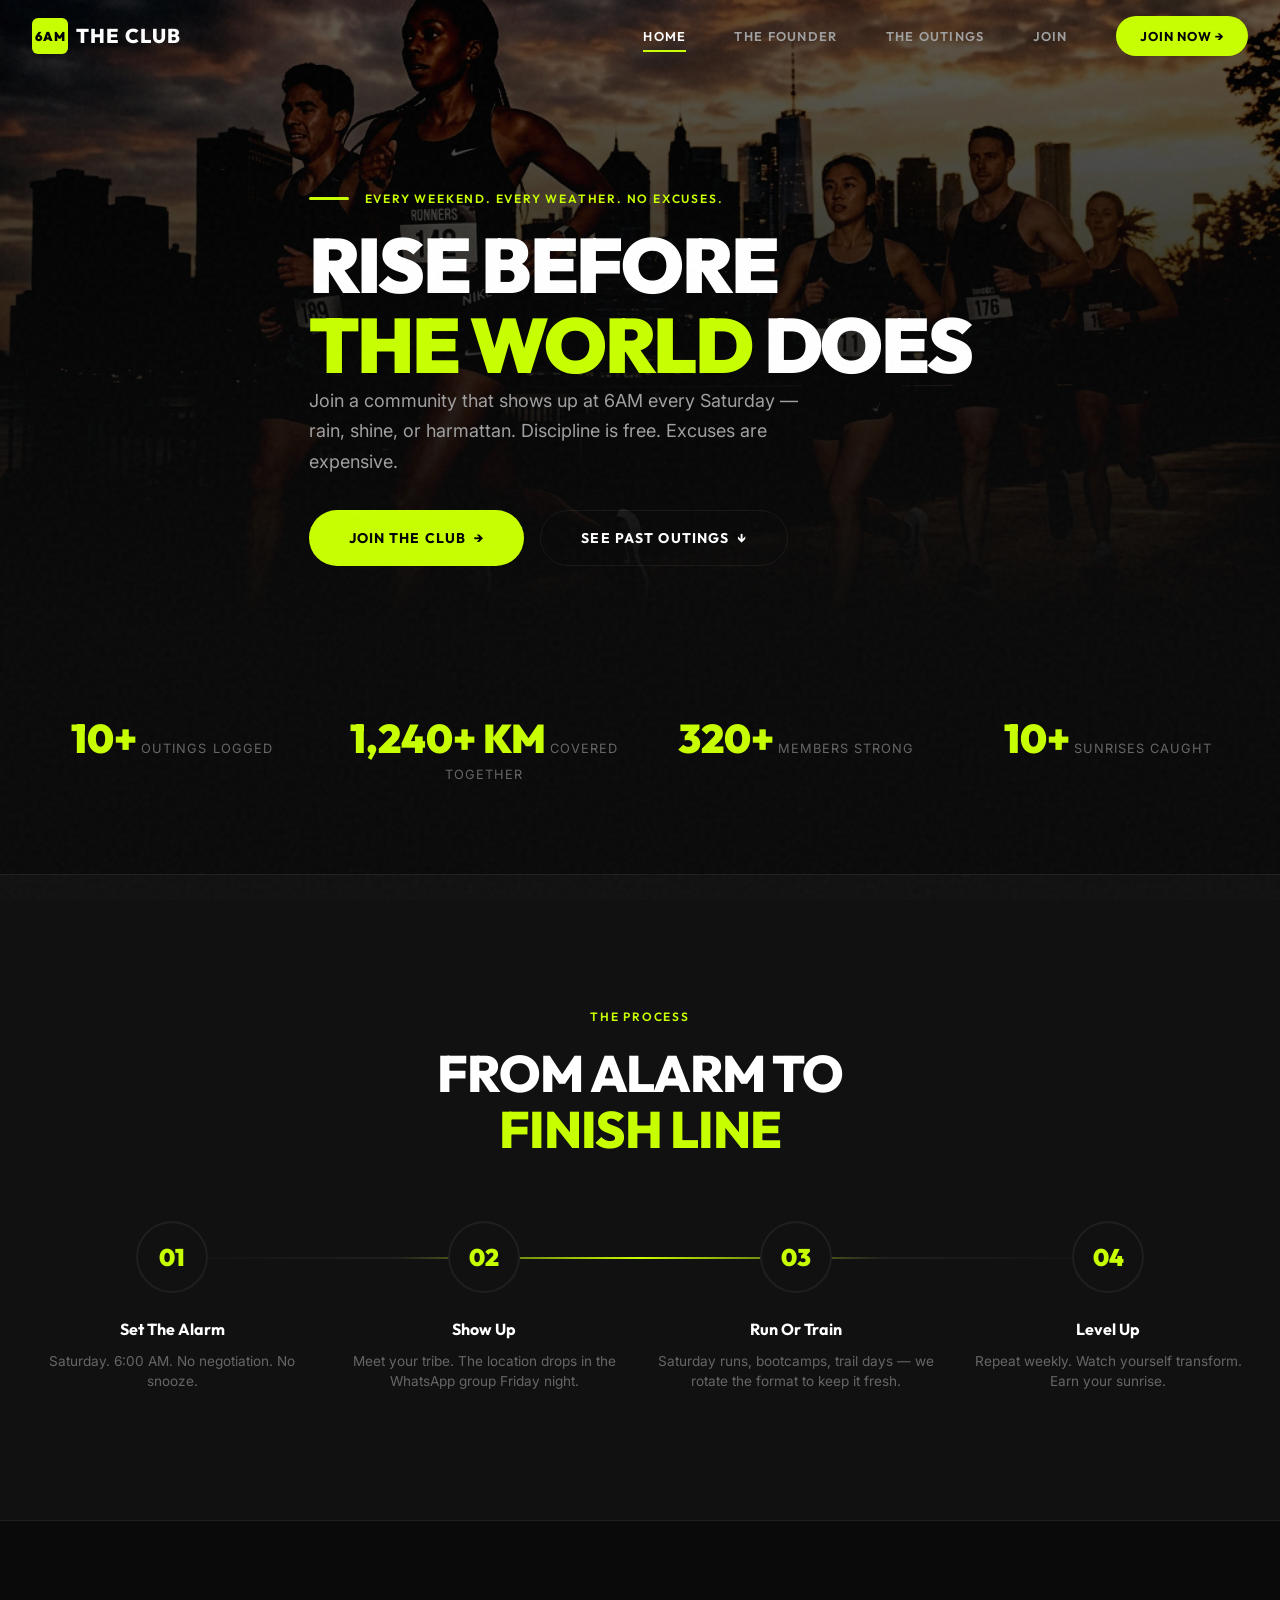
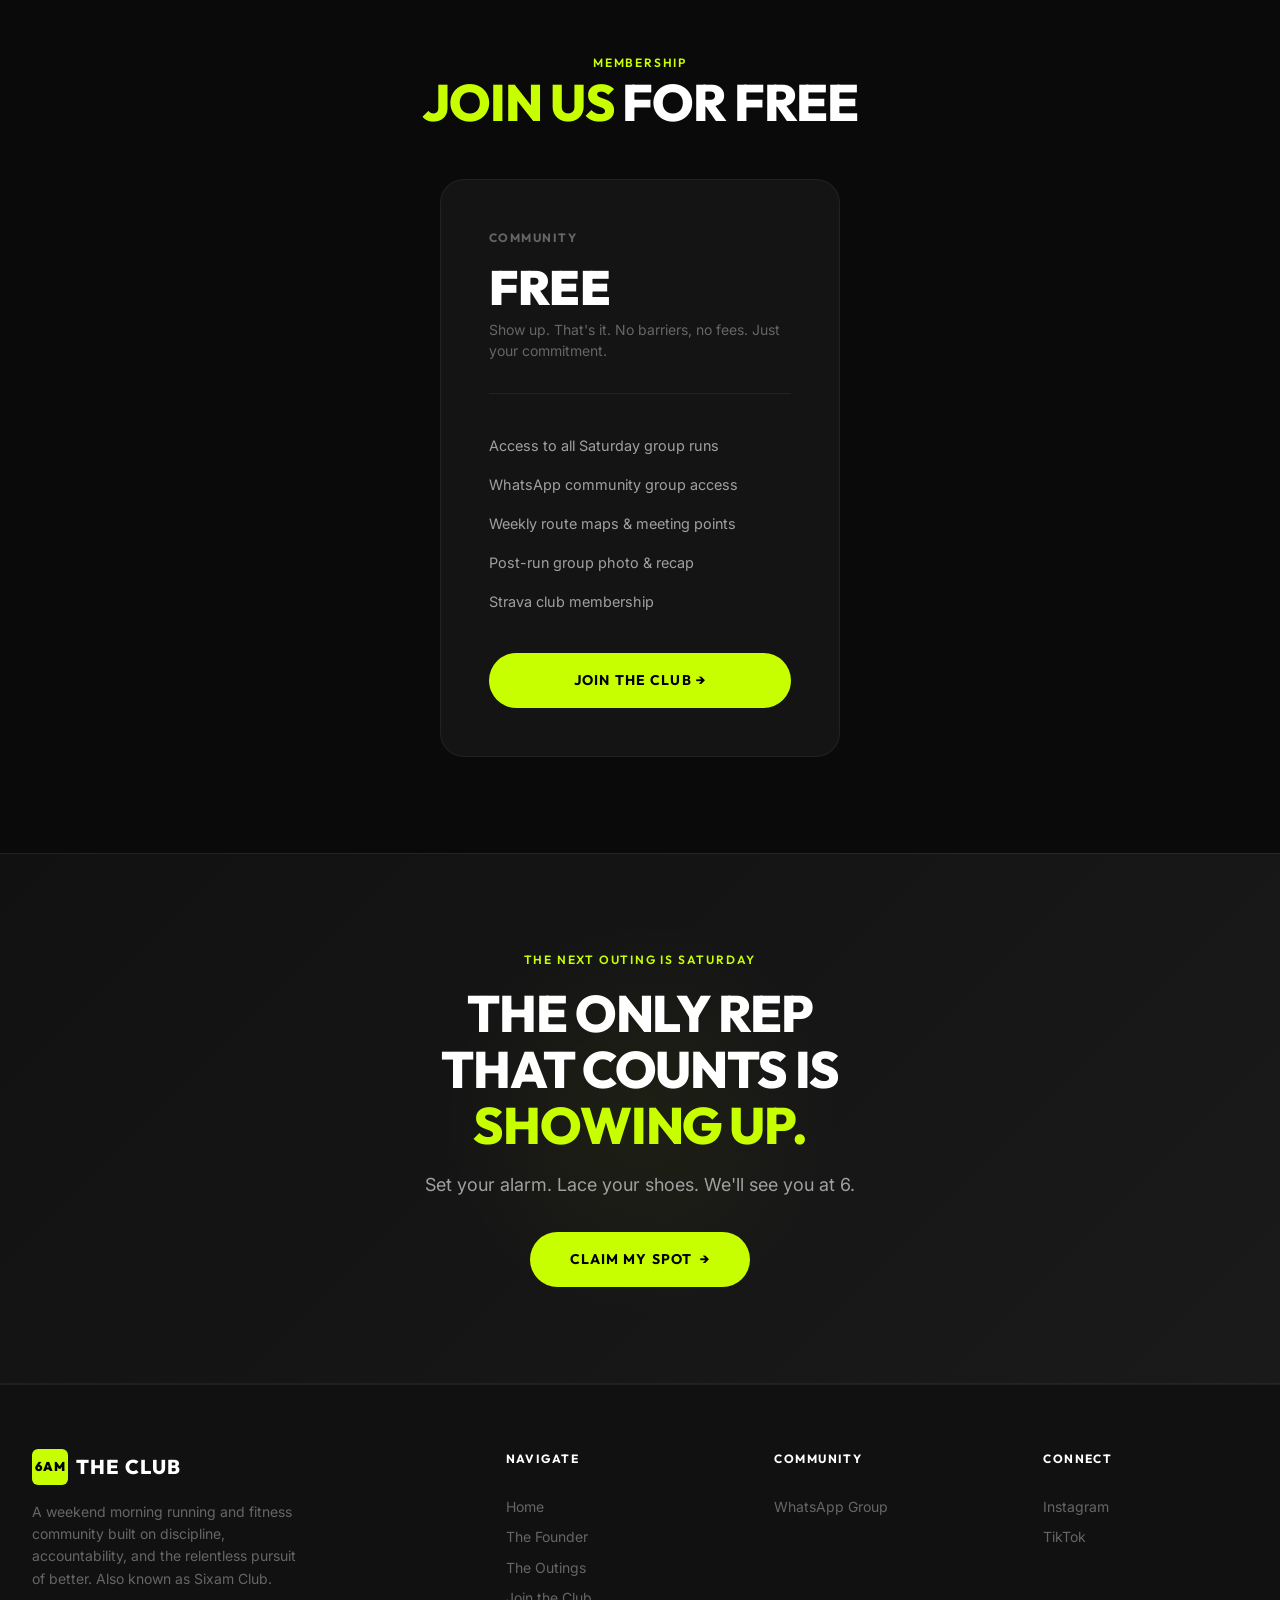
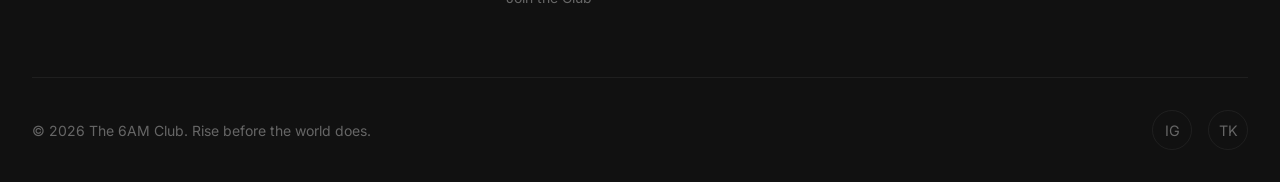
==== commit d4196495: "SEO: Add sixamclub and six am club keywords, alternateName schema, and FAQ entry" ====
--- a/index.html
+++ b/index.html
@@ -5,7 +5,7 @@
   <meta name="viewport" content="width=device-width, initial-scale=1.0">
   <title>The 6AM Club | Weekend Morning Running & Fitness Community</title>
   <meta name="description" content="Join The 6AM Club — a vibrant weekend morning running and fitness community built on discipline, sunrise strides, and mutual accountability. Show up at 6AM every Saturday.">
-  <meta name="keywords" content="6AM Club, weekend running club, morning fitness community, Saturday morning run, Lagos runners, group fitness, running recaps">
+  <meta name="keywords" content="The 6AM Club, sixamclub, sixam club, the sixam club, six am club, 6AM Club, weekend running club, morning fitness community, Saturday morning run, Lagos runners, group fitness, running recaps">
   <meta name="robots" content="index, follow, max-image-preview:large">
   <link rel="canonical" href="https://sixam-club.onrender.com/">
 
@@ -28,6 +28,15 @@
   <!-- <meta name="google-site-verification" content="YOUR_VERIFICATION_CODE_HERE" /> -->
 
   <link rel="stylesheet" href="styles.css?v=3">
+  <!-- Favicons & Mobile Icons -->
+  <link rel="icon" type="image/x-icon" href="favicon.ico?v=3">
+  <link rel="icon" type="image/png" sizes="32x32" href="favicon-32x32.png?v=3">
+  <link rel="icon" type="image/png" sizes="16x16" href="favicon-16x16.png?v=3">
+  <link rel="apple-touch-icon" sizes="180x180" href="apple-touch-icon.png?v=3">
+  <link rel="manifest" href="site.webmanifest?v=3">
+  <meta name="apple-mobile-web-app-title" content="6AM Club">
+  <meta name="apple-mobile-web-app-capable" content="yes">
+  <meta name="theme-color" content="#080808">
 
   <!-- Structured Data: SportsClub & Organization -->
   <script type="application/ld+json">
@@ -35,14 +44,21 @@
     "@context": "https://schema.org",
     "@type": "SportsClub",
     "name": "The 6AM Club",
+    "alternateName": [
+      "Sixam Club",
+      "The Sixam Club",
+      "sixamclub",
+      "Six AM Club",
+      "6AM Club"
+    ],
     "url": "https://sixam-club.onrender.com/",
     "logo": "https://sixam-club.onrender.com/images/morning_run_hero.png",
     "description": "A weekend morning running and fitness community built on discipline, accountability, and the relentless pursuit of better.",
     "sport": "Running",
     "sameAs": [
-      "https://instagram.com",
-      "https://tiktok.com",
-      "https://strava.com"
+      "https://www.instagram.com/the6amclubofficial?igsh=MTJhOTVyNnNjaHNzNw%3D%3D&utm_source=qr",
+      "https://www.tiktok.com/@the6amclub0?_r=1&_t=ZS-97umuLSwM9n",
+      "https://chat.whatsapp.com/JSNSmbFl1RS0CyjRu9prfk?s=cl&p=i&ilr=0&amv=2"
     ]
   }
   </script>
@@ -212,7 +228,7 @@
             <span class="nav__logo-icon">6AM</span>
             THE CLUB
           </div>
-          <p class="footer__brand-desc">A weekend morning running and fitness community built on discipline, accountability, and the relentless pursuit of better.</p>
+          <p class="footer__brand-desc">A weekend morning running and fitness community built on discipline, accountability, and the relentless pursuit of better. Also known as Sixam Club.</p>
         </div>
         <div class="footer__col">
           <h4 class="footer__heading">Navigate</h4>
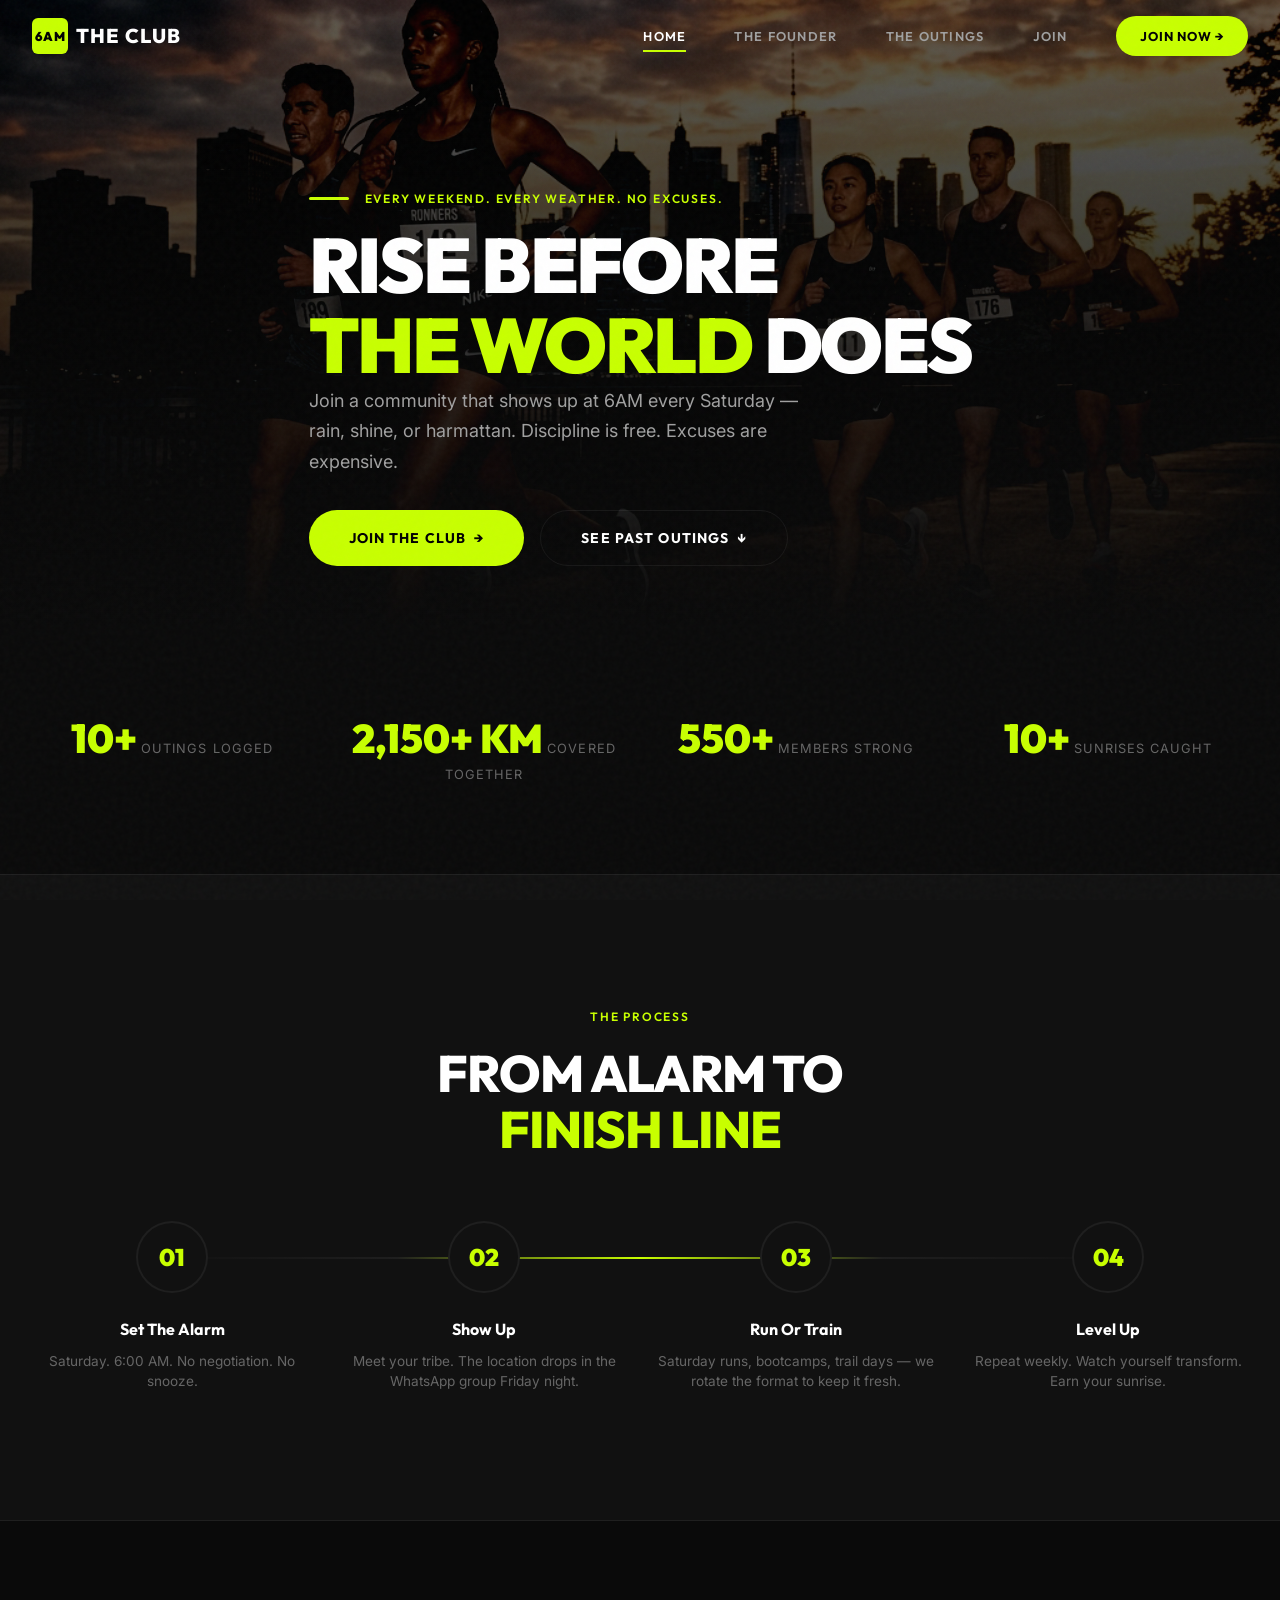
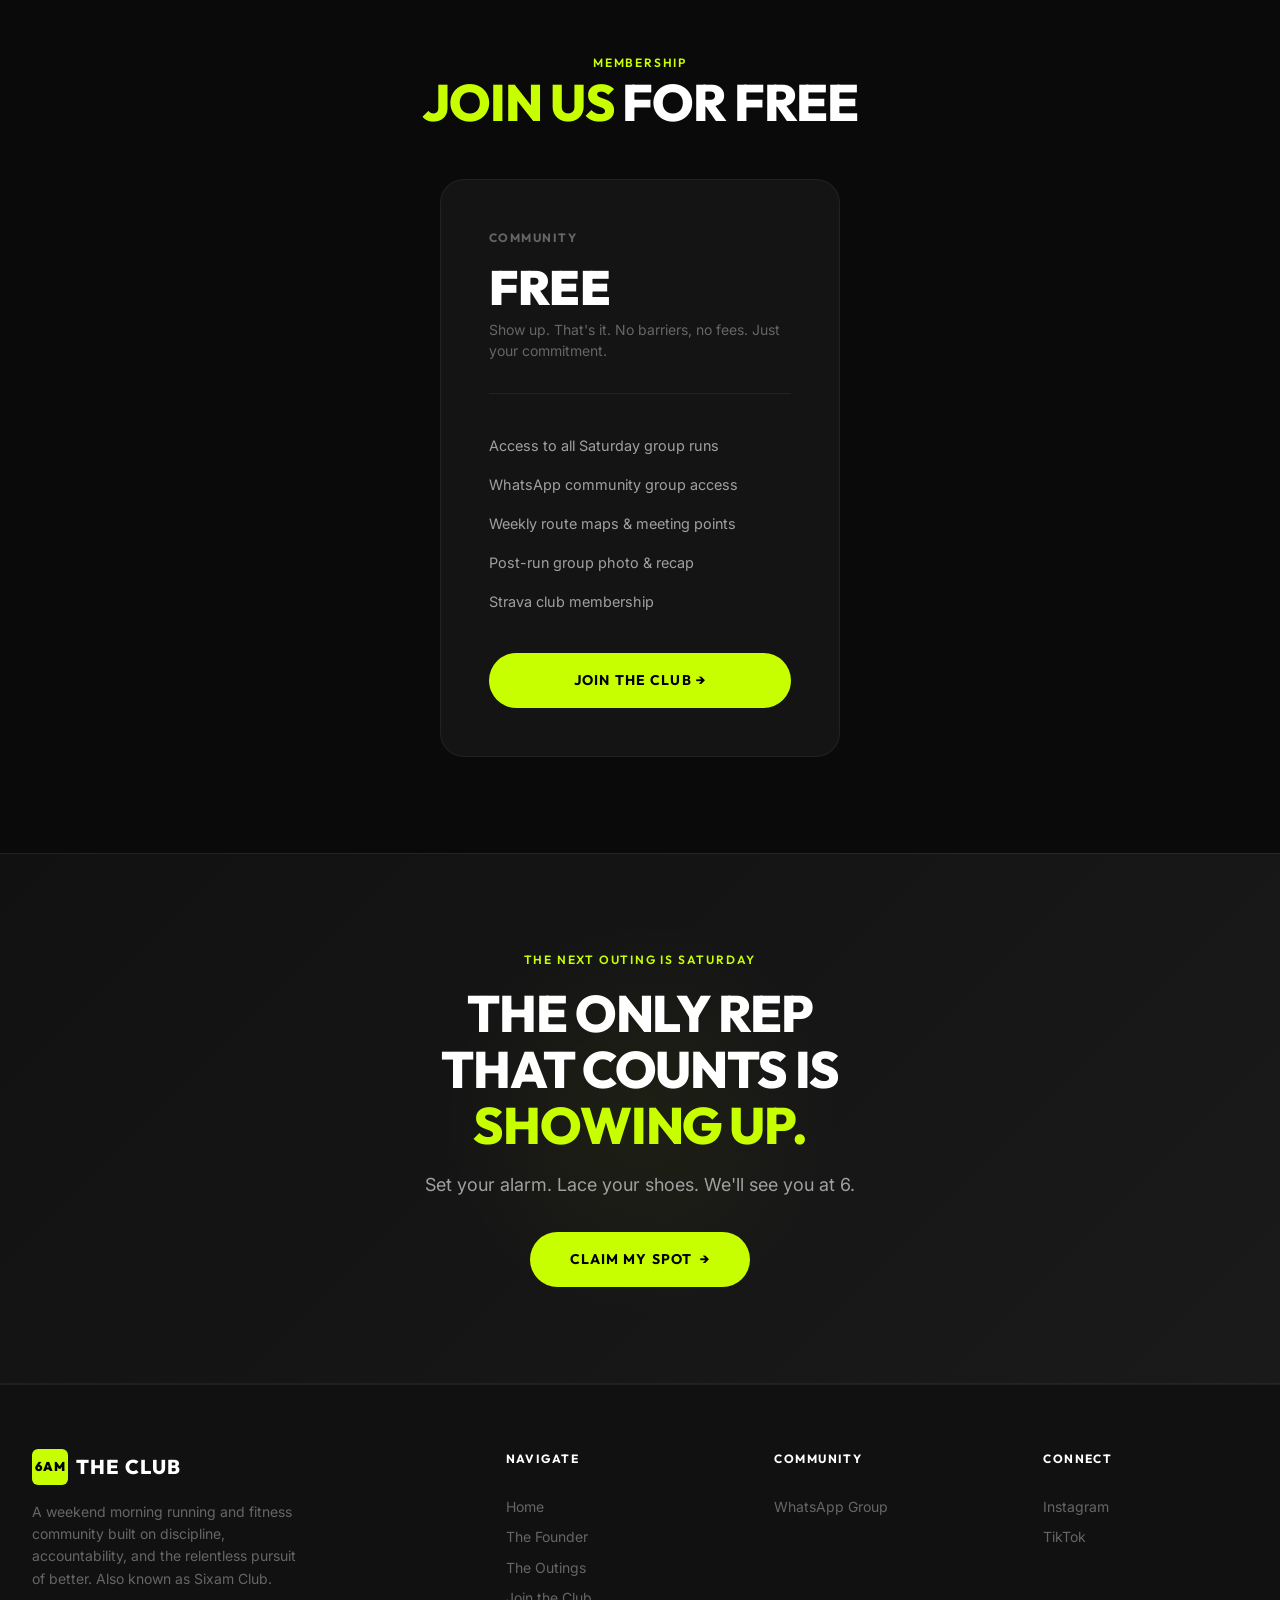
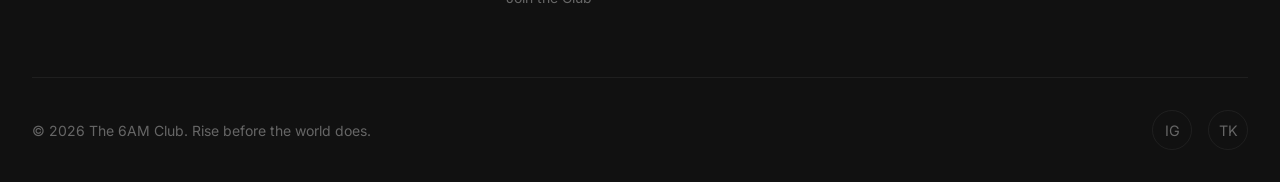
==== commit 2393ba50: "Update community stats to 550+ members and 2150+ km covered" ====
--- a/index.html
+++ b/index.html
@@ -3,25 +3,25 @@
 <head>
   <meta charset="UTF-8">
   <meta name="viewport" content="width=device-width, initial-scale=1.0">
-  <title>The 6AM Club | Weekend Morning Running & Fitness Community</title>
-  <meta name="description" content="Join The 6AM Club — a vibrant weekend morning running and fitness community built on discipline, sunrise strides, and mutual accountability. Show up at 6AM every Saturday.">
-  <meta name="keywords" content="The 6AM Club, sixamclub, sixam club, the sixam club, six am club, 6AM Club, weekend running club, morning fitness community, Saturday morning run, Lagos runners, group fitness, running recaps">
+  <title>Sixamclub — The 6AM Club | Weekend Morning Running Community</title>
+  <meta name="description" content="Join Sixamclub (The 6AM Club) — a vibrant weekend morning running and fitness community built on discipline, sunrise strides, and mutual accountability. Show up at 6AM every Saturday.">
+  <meta name="keywords" content="sixamclub, sixam club, the sixamclub, the sixam club, The 6AM Club, 6AM Club, six am club, weekend running club, morning fitness community, Saturday morning run, Lagos runners, group fitness, running recaps">
   <meta name="robots" content="index, follow, max-image-preview:large">
   <link rel="canonical" href="https://sixam-club.onrender.com/">
 
   <!-- Open Graph / Facebook / WhatsApp -->
   <meta property="og:type" content="website">
   <meta property="og:url" content="https://sixam-club.onrender.com/">
-  <meta property="og:title" content="The 6AM Club | Weekend Morning Running & Fitness Community">
-  <meta property="og:description" content="Join a community that shows up at 6AM every Saturday — rain, shine, or harmattan. Discipline is free. Excuses are expensive.">
+  <meta property="og:title" content="Sixamclub — The 6AM Club | Weekend Morning Running Community">
+  <meta property="og:description" content="Join Sixamclub (The 6AM Club) — showing up at 6AM every Saturday, rain, shine, or harmattan. Discipline is free. Excuses are expensive.">
   <meta property="og:image" content="https://sixam-club.onrender.com/images/morning_run_hero.png">
-  <meta property="og:site_name" content="The 6AM Club">
+  <meta property="og:site_name" content="Sixamclub — The 6AM Club">
 
   <!-- Twitter / X -->
   <meta name="twitter:card" content="summary_large_image">
   <meta name="twitter:url" content="https://sixam-club.onrender.com/">
-  <meta name="twitter:title" content="The 6AM Club | Weekend Morning Running & Fitness Community">
-  <meta name="twitter:description" content="Join a community that shows up at 6AM every Saturday — rain, shine, or harmattan.">
+  <meta name="twitter:title" content="Sixamclub — The 6AM Club | Weekend Morning Running Community">
+  <meta name="twitter:description" content="Join Sixamclub (The 6AM Club) — showing up at 6AM every Saturday. Discipline is free. Excuses are expensive.">
   <meta name="twitter:image" content="https://sixam-club.onrender.com/images/morning_run_hero.png">
 
   <!-- Google Search Console Verification Placeholder -->
@@ -34,7 +34,7 @@
   <link rel="icon" type="image/png" sizes="16x16" href="favicon-16x16.png?v=3">
   <link rel="apple-touch-icon" sizes="180x180" href="apple-touch-icon.png?v=3">
   <link rel="manifest" href="site.webmanifest?v=3">
-  <meta name="apple-mobile-web-app-title" content="6AM Club">
+  <meta name="apple-mobile-web-app-title" content="Sixamclub">
   <meta name="apple-mobile-web-app-capable" content="yes">
   <meta name="theme-color" content="#080808">
 
@@ -128,11 +128,11 @@
           <span class="stat-item__label">Outings Logged</span>
         </div>
         <div class="stat-item reveal reveal--delay-1">
-          <span class="stat-item__value">1,240+ KM</span>
+          <span class="stat-item__value">2,150+ KM</span>
           <span class="stat-item__label">Covered Together</span>
         </div>
         <div class="stat-item reveal reveal--delay-2">
-          <span class="stat-item__value">320+</span>
+          <span class="stat-item__value">550+</span>
           <span class="stat-item__label">Members Strong</span>
         </div>
         <div class="stat-item reveal reveal--delay-3">
